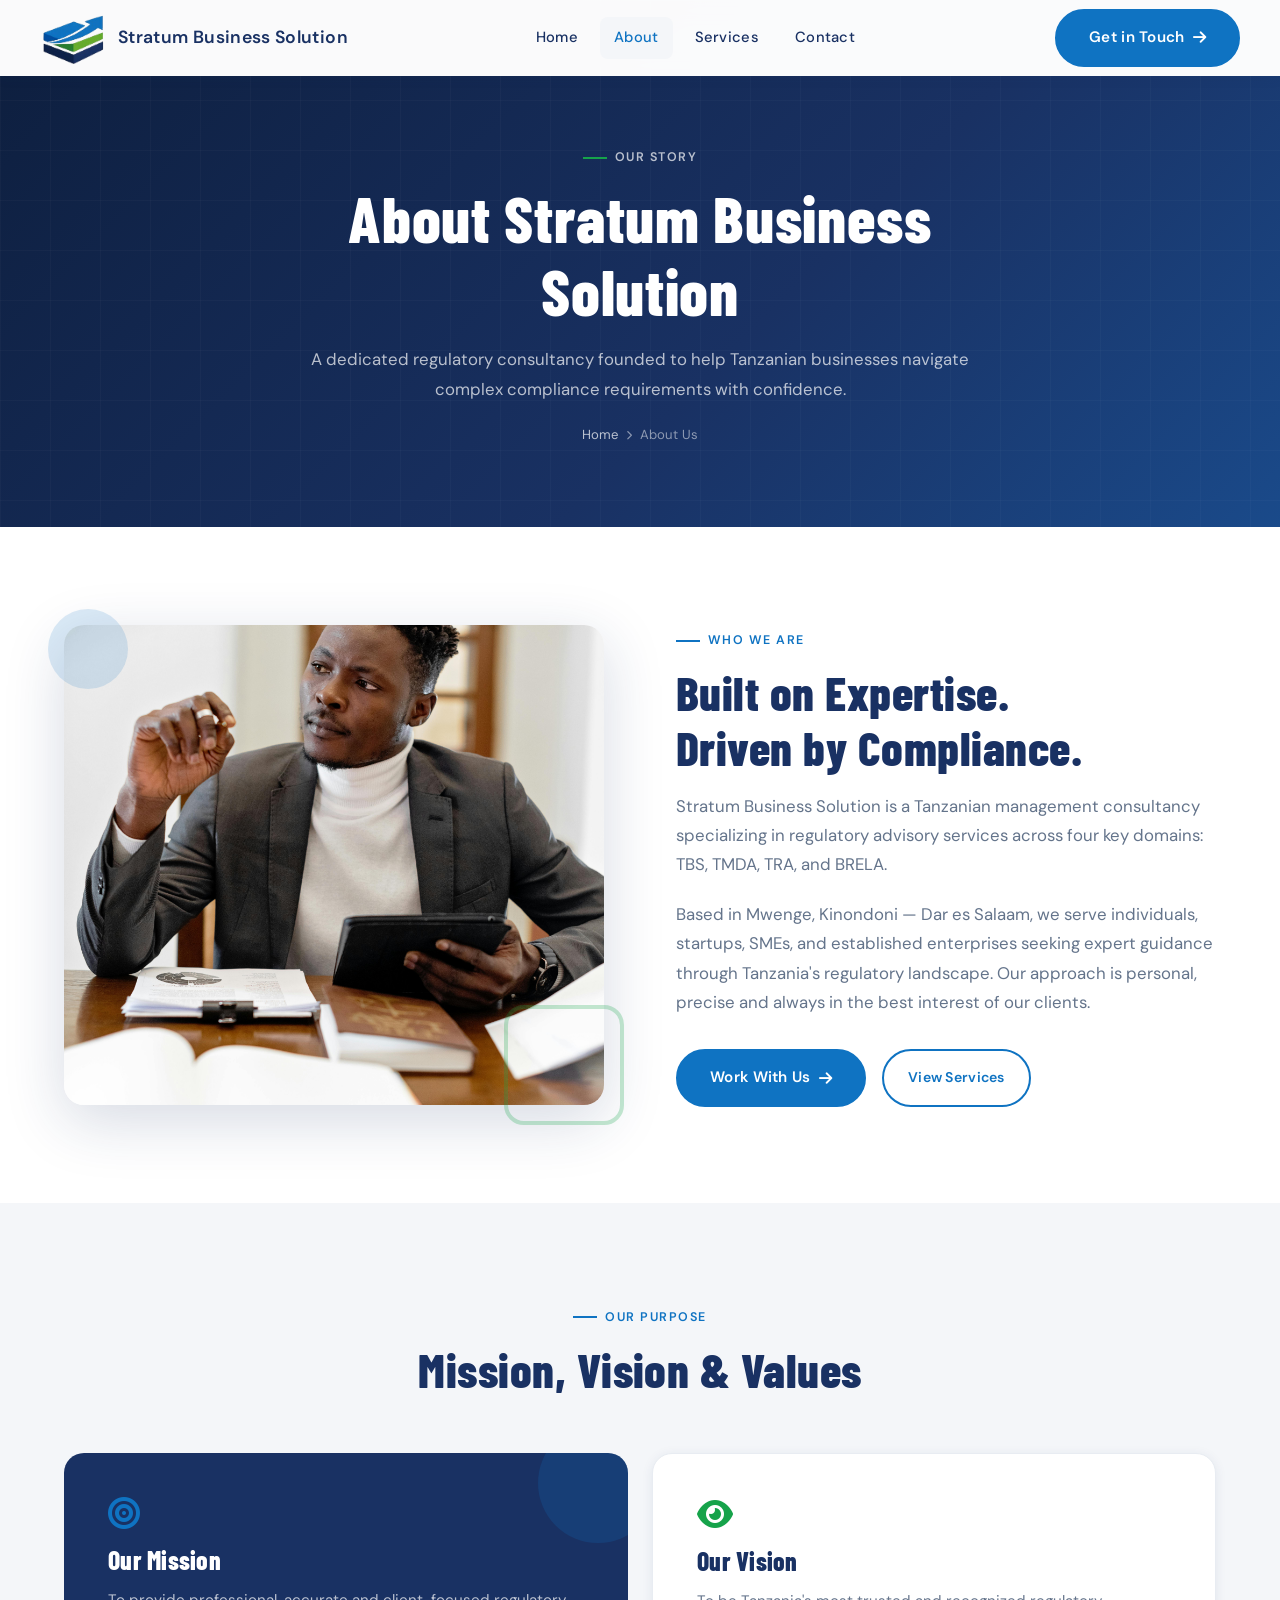
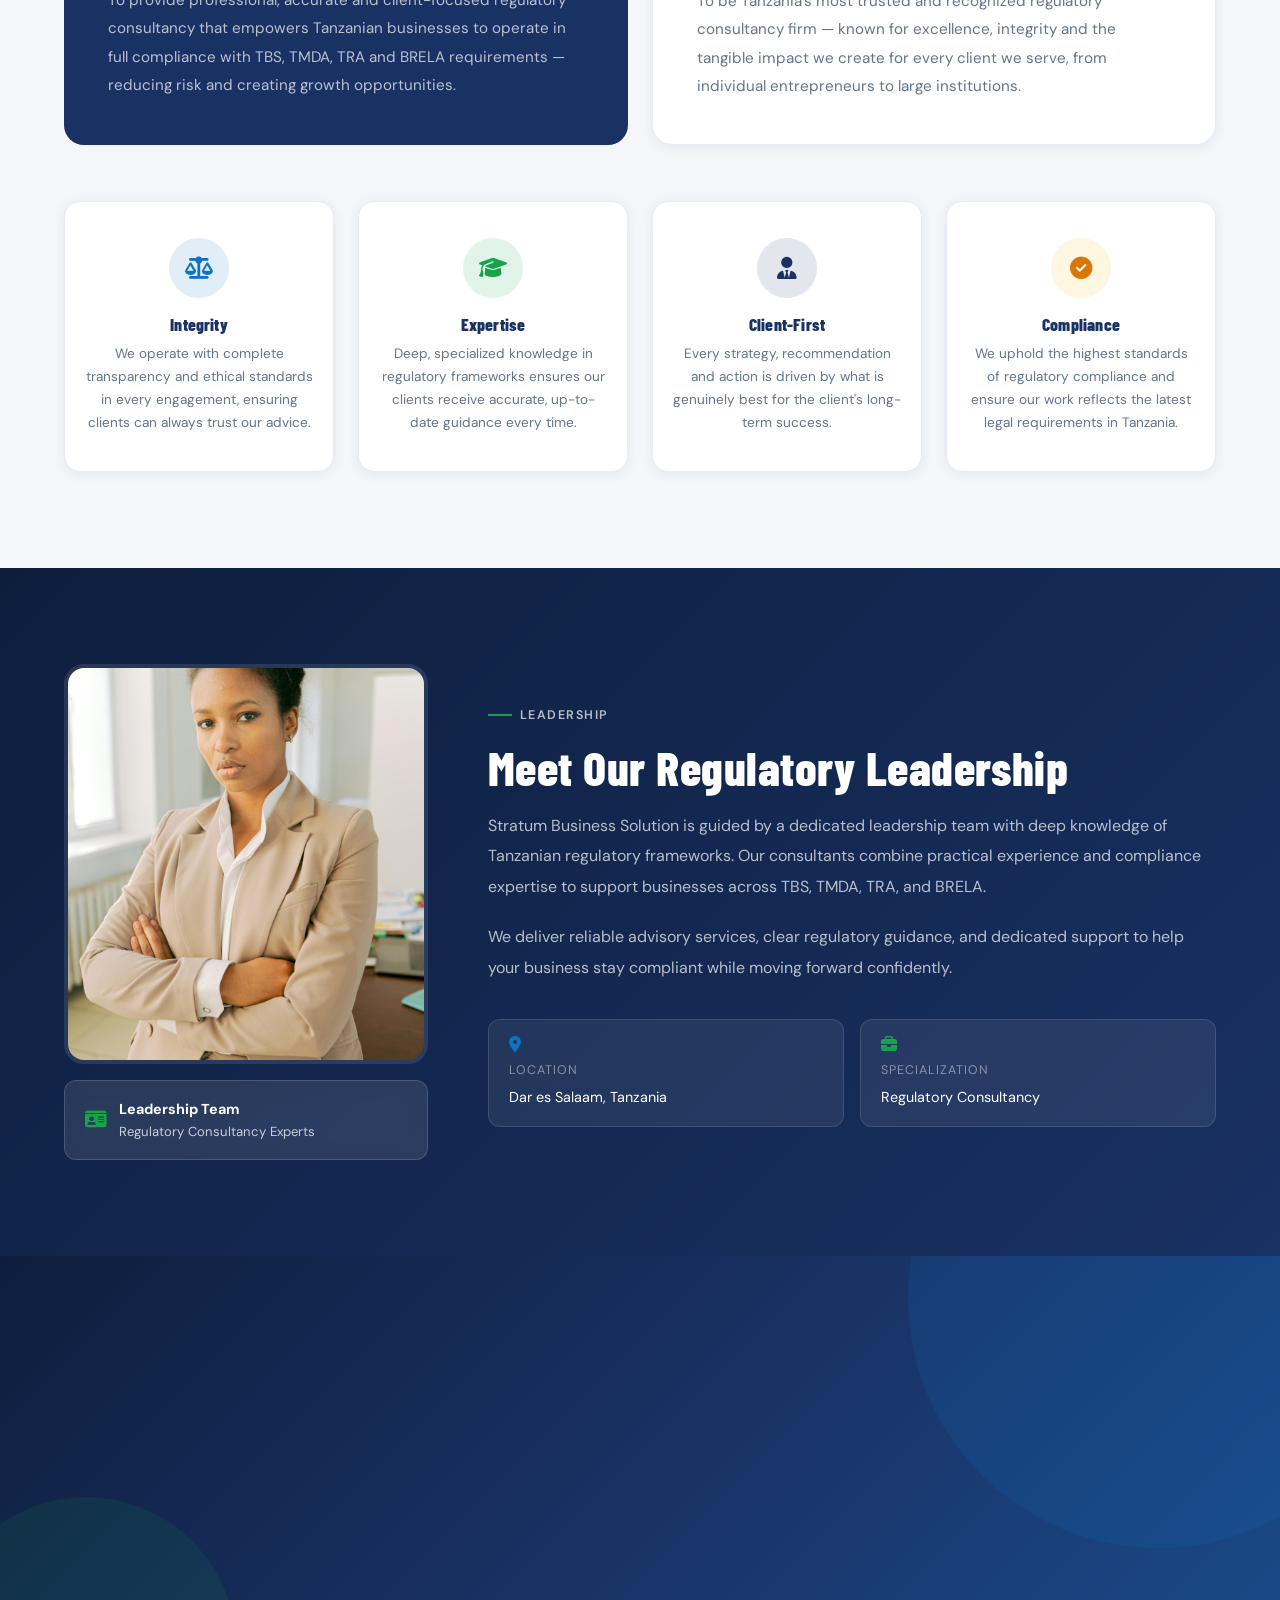
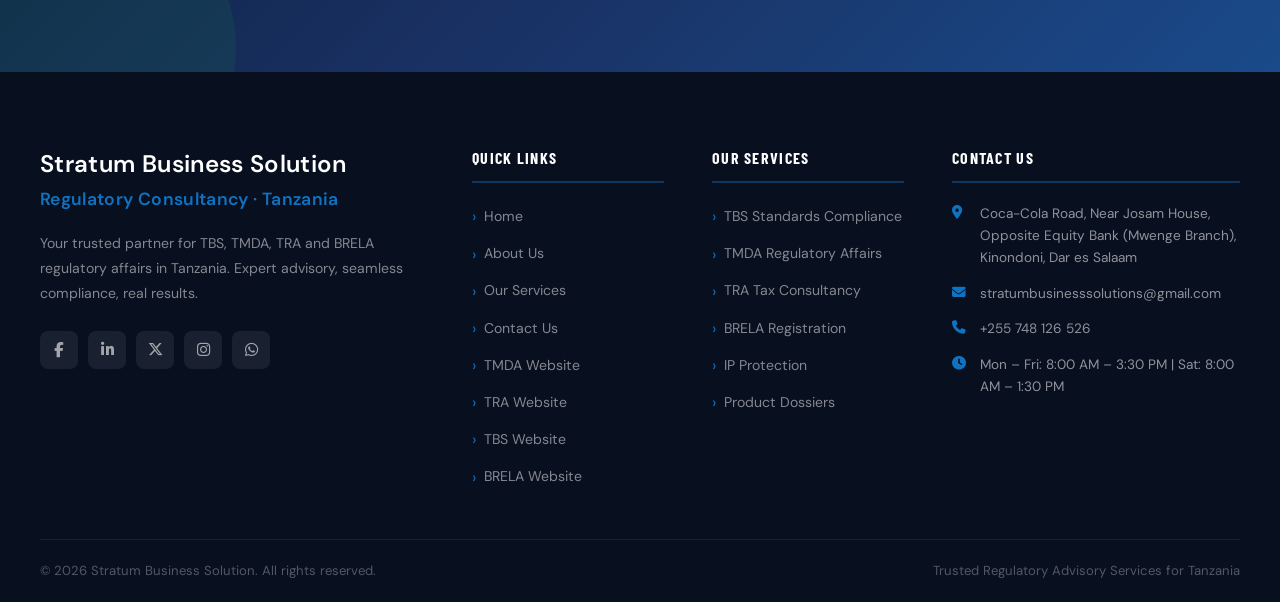
==== about.html @ 2c74b31d "Commit all current workspace changes" ====
﻿<!DOCTYPE html>
<html lang="en">
<head>
  <meta charset="UTF-8" />
  <meta name="viewport" content="width=device-width, initial-scale=1.0" />
  <title>About Us — Stratum Business Solution</title>
  <meta name="description" content="Learn about Stratum Business Solution, a Tanzanian regulatory consultancy delivering expert services in TBS, TMDA, TRA, and BRELA advisory." />
  <link rel="stylesheet" href="style.css" />
  <link rel="stylesheet" href="https://cdnjs.cloudflare.com/ajax/libs/font-awesome/6.5.0/css/all.min.css" />
  <!-- Favicon Links -->
  <link rel="apple-touch-icon" sizes="57x57" href="assets/favicoins/apple-icon-57x57.png">
  <link rel="apple-touch-icon" sizes="60x60" href="assets/favicoins/apple-icon-60x60.png">
  <link rel="apple-touch-icon" sizes="72x72" href="assets/favicoins/apple-icon-72x72.png">
  <link rel="apple-touch-icon" sizes="76x76" href="assets/favicoins/apple-icon-76x76.png">
  <link rel="apple-touch-icon" sizes="114x114" href="assets/favicoins/apple-icon-114x114.png">
  <link rel="apple-touch-icon" sizes="120x120" href="assets/favicoins/apple-icon-120x120.png">
  <link rel="apple-touch-icon" sizes="144x144" href="assets/favicoins/apple-icon-144x144.png">
  <link rel="apple-touch-icon" sizes="152x152" href="assets/favicoins/apple-icon-152x152.png">
  <link rel="apple-touch-icon" sizes="180x180" href="assets/favicoins/apple-icon-180x180.png">
  <link rel="icon" type="image/png" sizes="192x192" href="assets/favicoins/android-icon-192x192.png">
  <link rel="icon" type="image/png" sizes="32x32" href="assets/favicoins/favicon-32x32.png">
  <link rel="icon" type="image/png" sizes="96x96" href="assets/favicoins/favicon-96x96.png">
  <link rel="icon" type="image/png" sizes="16x16" href="assets/favicoins/favicon-16x16.png">
  <link rel="manifest" href="assets/favicoins/manifest.json">
  <meta name="msapplication-TileColor" content="#0f73c2">
  <meta name="theme-color" content="#0f73c2">
</head>
<body>

<!-- NAVBAR -->
<nav class="navbar" id="navbar">
  <div class="nav-inner">
    <a href="index.html" class="nav-logo">
      <img src="assets/images/company_logo.jpg.png" alt="Stratum Business Solution Logo" class="nav-logo-image">
      <span class="nav-logo-text">Stratum Business Solution</span>
    </a>
    <div class="nav-links">
      <a href="index.html" class="nav-link" data-page="index.html">Home</a>
      <a href="about.html" class="nav-link active" data-page="about.html">About</a>
      <a href="services.html" class="nav-link" data-page="services.html">Services</a>
      <a href="contact.html" class="nav-link" data-page="contact.html">Contact</a>
    </div>
    <a href="contact.html" class="btn btn-primary nav-cta">Get in Touch <i class="fas fa-arrow-right"></i></a>
    <button class="mobile-menu-toggle" id="mobileMenuToggle" aria-label="Menu">
      <span></span><span></span><span></span>
    </button>
  </div>
</nav>

<div class="mobile-menu" id="mobileMenu">
  <a href="index.html" class="nav-link">Home</a>
  <a href="about.html" class="nav-link">About</a>
  <a href="services.html" class="nav-link">Services</a>
  <a href="contact.html" class="nav-link">Contact</a>
  <a href="contact.html" class="btn btn-primary">Get in Touch</a>
</div>

<!-- PAGE HERO -->
<section class="page-hero">
  <div class="page-hero-inner">
    <span class="section-label white" style="justify-content:center; margin-bottom:12px;">Our Story</span>
    <h1 class="page-hero-title">About Stratum Business Solution</h1>
    <p class="page-hero-sub">A dedicated regulatory consultancy founded to help Tanzanian businesses navigate complex compliance requirements with confidence.</p>
    <div class="breadcrumb">
      <a href="index.html">Home</a>
      <i class="fas fa-chevron-right"></i>
      <span>About Us</span>
    </div>
  </div>
</section>

<!-- ABOUT INTRO -->
<section class="section-pad">
  <div class="container">
    <div class="about-intro">
      <div class="about-img reveal">
        <img src="assets/images/about/consultant.jpg" alt="Tanzanian consultant" loading="eager" />
        <div class="about-img-accent"></div>
        <div class="about-img-accent2"></div>
      </div>
      <div>
        <span class="section-label reveal">Who We Are</span>
        <h2 class="section-title reveal">Built on Expertise.<br>Driven by Compliance.</h2>
        <p class="section-sub reveal" style="max-width:100%;margin-bottom:20px;">
          Stratum Business Solution is a Tanzanian management consultancy specializing in regulatory advisory services across four key domains: TBS, TMDA, TRA, and BRELA.
        </p>
        <p class="section-sub reveal" style="max-width:100%;margin-bottom:32px;">
          Based in Mwenge, Kinondoni — Dar es Salaam, we serve individuals, startups, SMEs, and established enterprises seeking expert guidance through Tanzania's regulatory landscape. Our approach is personal, precise and always in the best interest of our clients.
        </p>
        <div style="display:flex;gap:16px;flex-wrap:wrap;" class="reveal">
          <a href="contact.html" class="btn btn-primary">Work With Us <i class="fas fa-arrow-right"></i></a>
          <a href="services.html" class="btn btn-ghost">View Services</a>
        </div>
      </div>
    </div>
  </div>
</section>

<!-- MISSION & VISION -->
<section class="section-pad bg-gray">
  <div class="container">
    <div class="text-center reveal" style="margin-bottom:56px;">
      <span class="section-label">Our Purpose</span>
      <h2 class="section-title">Mission, Vision & Values</h2>
    </div>
    <div class="reveal about-mission-grid">
      <div style="background:var(--navy);color:white;padding:44px;border-radius:20px;position:relative;overflow:hidden;">
        <div style="position:absolute;top:-30px;right:-30px;width:120px;height:120px;border-radius:50%;background:rgba(15,115,194,0.2);"></div>
        <i class="fas fa-bullseye" style="font-size:2rem;color:var(--blue);margin-bottom:16px;display:block;position:relative;z-index:1;"></i>
        <h3 style="font-size:1.6rem;color:white;margin-bottom:12px;position:relative;z-index:1;">Our Mission</h3>
        <p style="color:rgba(255,255,255,0.7);line-height:1.85;font-size:0.95rem;position:relative;z-index:1;">To provide professional, accurate and client-focused regulatory consultancy that empowers Tanzanian businesses to operate in full compliance with TBS, TMDA, TRA and BRELA requirements — reducing risk and creating growth opportunities.</p>
      </div>
      <div style="background:white;padding:44px;border-radius:20px;box-shadow:var(--shadow-sm);border:1px solid var(--gray-mid);">
        <i class="fas fa-eye" style="font-size:2rem;color:var(--green);margin-bottom:16px;display:block;"></i>
        <h3 style="font-size:1.6rem;color:var(--navy);margin-bottom:12px;">Our Vision</h3>
        <p style="color:var(--gray-text);line-height:1.85;font-size:0.95rem;">To be Tanzania's most trusted and recognized regulatory consultancy firm — known for excellence, integrity and the tangible impact we create for every client we serve, from individual entrepreneurs to large institutions.</p>
      </div>
    </div>
    <div class="values-grid">
      <div class="value-card reveal">
        <div class="value-icon vi-blue"><i class="fas fa-balance-scale"></i></div>
        <h4 class="value-title">Integrity</h4>
        <p class="value-text">We operate with complete transparency and ethical standards in every engagement, ensuring clients can always trust our advice.</p>
      </div>
      <div class="value-card reveal reveal-delay-1">
        <div class="value-icon vi-green"><i class="fas fa-graduation-cap"></i></div>
        <h4 class="value-title">Expertise</h4>
        <p class="value-text">Deep, specialized knowledge in regulatory frameworks ensures our clients receive accurate, up-to-date guidance every time.</p>
      </div>
      <div class="value-card reveal reveal-delay-2">
        <div class="value-icon vi-navy"><i class="fas fa-user-tie"></i></div>
        <h4 class="value-title">Client-First</h4>
        <p class="value-text">Every strategy, recommendation and action is driven by what is genuinely best for the client's long-term success.</p>
      </div>
      <div class="value-card reveal reveal-delay-3">
        <div class="value-icon vi-gold"><i class="fas fa-check-circle"></i></div>
        <h4 class="value-title">Compliance</h4>
        <p class="value-text">We uphold the highest standards of regulatory compliance and ensure our work reflects the latest legal requirements in Tanzania.</p>
      </div>
    </div>
  </div>
</section>

<!-- LEADERSHIP SECTION -->
<section class="section-pad founder-section">
  <div class="container">
    <div class="founder-grid">
      <div class="founder-img-wrap reveal">
        <img class="founder-img" src="assets/images/about/founder.jpg" alt="Tanzanian professional portrait" loading="eager" />
        <div class="founder-cert">
          <i class="fas fa-id-card"></i>
          <div class="founder-cert-text">
            <strong>Leadership Team</strong>
            Regulatory Consultancy Experts
          </div>
        </div>
      </div>
      <div>
        <span class="section-label white reveal">Leadership</span>
        <h2 class="section-title white reveal">Meet Our Regulatory Leadership</h2>
        <p style="color:rgba(255,255,255,0.7);line-height:1.9;margin-bottom:20px;font-size:1rem;" class="reveal">
          Stratum Business Solution is guided by a dedicated leadership team with deep knowledge of Tanzanian regulatory frameworks. Our consultants combine practical experience and compliance expertise to support businesses across TBS, TMDA, TRA, and BRELA.
        </p>
        <p style="color:rgba(255,255,255,0.7);line-height:1.9;margin-bottom:36px;font-size:1rem;" class="reveal">
          We deliver reliable advisory services, clear regulatory guidance, and dedicated support to help your business stay compliant while moving forward confidently.
        </p>
        <div class="reveal founder-info-grid">
          <div style="background:rgba(255,255,255,0.07);border:1px solid rgba(255,255,255,0.12);border-radius:12px;padding:16px 20px;">
            <i class="fas fa-map-marker-alt" style="color:var(--blue);margin-bottom:8px;display:block;"></i>
            <div style="font-size:0.78rem;color:rgba(255,255,255,0.45);text-transform:uppercase;letter-spacing:0.08em;margin-bottom:4px;">Location</div>
            <div style="color:white;font-size:0.9rem;">Dar es Salaam, Tanzania</div>
          </div>
          <div style="background:rgba(255,255,255,0.07);border:1px solid rgba(255,255,255,0.12);border-radius:12px;padding:16px 20px;">
            <i class="fas fa-briefcase" style="color:var(--green);margin-bottom:8px;display:block;"></i>
            <div style="font-size:0.78rem;color:rgba(255,255,255,0.45);text-transform:uppercase;letter-spacing:0.08em;margin-bottom:4px;">Specialization</div>
            <div style="color:white;font-size:0.9rem;">Regulatory Consultancy</div>
          </div>
        </div>
      </div>
    </div>
  </div>
</section>

<!-- CTA -->
<section class="cta-banner section-pad">
  <div class="container">
    <div class="cta-inner">
      <h2 class="section-title white reveal">Ready to Work With Us?</h2>
      <p class="section-sub white reveal">Get in touch today for a free consultation and let's discuss how Stratum can solve your regulatory challenges.</p>
      <div class="cta-buttons reveal">
        <a href="contact.html" class="btn btn-green">Book a Free Consultation <i class="fas fa-calendar-check"></i></a>
        <a href="services.html" class="btn btn-outline">Explore Services</a>
      </div>
    </div>
  </div>
</section>

<!-- FOOTER -->
<footer class="footer">
  <div class="footer-grid">
    <div>
      <div class="footer-logo nav-logo-text">
        <span class="brand">Stratum Business Solution</span>
        <span class="sub">Regulatory Consultancy · Tanzania</span>
      </div>
      <p class="footer-tagline">Your trusted partner for TBS, TMDA, TRA and BRELA regulatory affairs in Tanzania. Expert advisory, seamless compliance, real results.</p>
      <div class="footer-socials">
        <a href="#" class="footer-social" aria-label="Facebook"><i class="fab fa-facebook-f"></i></a>
        <a href="#" class="footer-social" aria-label="LinkedIn"><i class="fab fa-linkedin-in"></i></a>
        <a href="#" class="footer-social" aria-label="Twitter"><i class="fab fa-x-twitter"></i></a>
        <a href="#" class="footer-social" aria-label="Instagram"><i class="fab fa-instagram"></i></a>
        <a href="#" class="footer-social" aria-label="WhatsApp"><i class="fab fa-whatsapp"></i></a>
      </div>
    </div>
    <div>
      <div class="footer-col-title">Quick Links</div>
      <div class="footer-links">
        <a href="index.html" class="footer-link">Home</a>
        <a href="about.html" class="footer-link">About Us</a>
        <a href="services.html" class="footer-link">Our Services</a>
        <a href="contact.html" class="footer-link">Contact Us</a>
        <a href="https://www.tmda.go.tz/" class="footer-link" target="_blank" rel="noopener noreferrer">TMDA Website</a>
        <a href="https://www.tra.go.tz/" class="footer-link" target="_blank" rel="noopener noreferrer">TRA Website</a>
        <a href="https://www.tbs.go.tz/" class="footer-link" target="_blank" rel="noopener noreferrer">TBS Website</a>
        <a href="https://www.brela.go.tz/" class="footer-link" target="_blank" rel="noopener noreferrer">BRELA Website</a>
      </div>
    </div>
    <div>
      <div class="footer-col-title">Our Services</div>
      <div class="footer-links">
        <a href="services.html#tbs" class="footer-link">TBS Standards Compliance</a>
        <a href="services.html#tmda" class="footer-link">TMDA Regulatory Affairs</a>
        <a href="services.html#tra" class="footer-link">TRA Tax Consultancy</a>
        <a href="services.html#brela" class="footer-link">BRELA Registration</a>
        <a href="services.html#brela" class="footer-link">IP Protection</a>
        <a href="services.html#tmda" class="footer-link">Product Dossiers</a>
      </div>
    </div>
    <div>
      <div class="footer-col-title">Contact Us</div>
      <div class="footer-contact">
        <div class="footer-contact-item">
          <i class="fas fa-map-marker-alt"></i>
          <span>Coca-Cola Road, Near Josam House, Opposite Equity Bank (Mwenge Branch), Kinondoni, Dar es Salaam</span>
        </div>
        <div class="footer-contact-item">
          <i class="fas fa-envelope"></i>
          <span>stratumbusinesssolutions@gmail.com</span>
        </div>
        <div class="footer-contact-item">
          <i class="fas fa-phone"></i>
          <span>+255 748 126 526</span>
        </div>
        <div class="footer-contact-item">
          <i class="fas fa-clock"></i>
          <span>Mon – Fri: 8:00 AM – 3:30 PM | Sat: 8:00 AM – 1:30 PM</span>
        </div>
      </div>
    </div>
  </div>
  <div class="footer-bottom">
    <span>© 2026 Stratum Business Solution. All rights reserved.</span>
    <span>Trusted Regulatory Advisory Services for Tanzania</span>
  </div>
</footer>

<script src="script.js"></script>
</body>
</html>
---- style.css ----
/* ============================================
   STRATUM BUSINESS SOLUTION — Main Stylesheet
   ============================================ */

@import url('https://fonts.googleapis.com/css2?family=Barlow+Condensed:wght@400;600;700;800;900&family=DM+Sans:ital,wght@0,300;0,400;0,500;0,600;1,400&display=swap');

/* ── CSS Variables ── */
:root {
  --blue: #0f73c2;
  --green: #16A34A;
  --navy: #193163;
  --navy-dark: #0d1e3d;
  --white: #ffffff;
  --gray-light: #f4f6f9;
  --gray-mid: #e8ecf2;
  --gray-text: #64748b;
  --shadow-sm: 0 2px 12px rgba(25,49,99,0.08);
  --shadow-md: 0 6px 30px rgba(25,49,99,0.14);
  --shadow-lg: 0 16px 60px rgba(25,49,99,0.18);
  --radius: 12px;
  --transition: all 0.35s cubic-bezier(0.25, 0.46, 0.45, 0.94);
}

/* ── Reset & Base ── */
*, *::before, *::after { box-sizing: border-box; margin: 0; padding: 0; }

html { scroll-behavior: smooth; font-size: 16px; }

body {
  font-family: 'DM Sans', sans-serif;
  color: var(--navy);
  background: var(--white);
  overflow-x: hidden;
  line-height: 1.7;
}

img { max-width: 100%; display: block; }
a { text-decoration: none; color: inherit; }
ul { list-style: none; }

h1, h2, h3, h4 {
  font-family: 'Barlow Condensed', sans-serif;
  font-weight: 800;
  line-height: 1.15;
  letter-spacing: 0.01em;
}

/* ── Utility Classes ── */
.container { max-width: 1200px; margin: 0 auto; padding: 0 24px; }
.section-pad { padding: 96px 0; }
.section-pad-sm { padding: 64px 0; }
.text-blue { color: var(--blue); }
.text-green { color: var(--green); }
.text-navy { color: var(--navy); }
.text-white { color: var(--white); }
.text-center { text-align: center; }
.bg-gray { background: var(--gray-light); }
.bg-navy { background: var(--navy); }
.bg-navy-dark { background: var(--navy-dark); }

/* ── Buttons ── */
.btn {
  display: inline-flex;
  align-items: center;
  gap: 8px;
  padding: 14px 32px;
  border-radius: 50px;
  font-family: 'DM Sans', sans-serif;
  font-weight: 600;
  font-size: 0.95rem;
  cursor: pointer;
  transition: var(--transition);
  border: 2px solid transparent;
  letter-spacing: 0.02em;
}
.btn-primary {
  background: var(--blue);
  color: var(--white);
  border-color: var(--blue);
}
.btn-primary:hover {
  background: #0a5da0;
  border-color: #0a5da0;
  transform: translateY(-2px);
  box-shadow: 0 8px 28px rgba(15,115,194,0.35);
}
.btn-outline {
  background: transparent;
  color: var(--white);
  border-color: rgba(255,255,255,0.7);
}
.btn-outline:hover {
  background: var(--white);
  color: var(--navy);
  border-color: var(--white);
  transform: translateY(-2px);
}
.btn-green {
  background: var(--green);
  color: var(--white);
  border-color: var(--green);
}
.btn-green:hover {
  background: #138a3e;
  transform: translateY(-2px);
  box-shadow: 0 8px 28px rgba(22,163,74,0.35);
}
.btn-ghost {
  background: transparent;
  color: var(--blue);
  border-color: var(--blue);
  padding: 10px 24px;
  font-size: 0.88rem;
}
.btn-ghost:hover {
  background: var(--blue);
  color: var(--white);
  transform: translateY(-2px);
}

/* ── Section Labels ── */
.section-label {
  display: inline-flex;
  align-items: center;
  gap: 8px;
  font-family: 'DM Sans', sans-serif;
  font-weight: 600;
  font-size: 0.78rem;
  letter-spacing: 0.12em;
  text-transform: uppercase;
  color: var(--blue);
  margin-bottom: 14px;
}
.section-label::before {
  content: '';
  display: block;
  width: 24px;
  height: 2px;
  background: var(--blue);
}
.section-label.white { color: rgba(255,255,255,0.7); }
.section-label.white::before { background: var(--green); }

.section-title {
  font-size: clamp(2rem, 4vw, 3rem);
  color: var(--navy);
  margin-bottom: 16px;
}
.section-title.white { color: var(--white); }

.section-sub {
  font-size: 1.05rem;
  color: var(--gray-text);
  max-width: 600px;
  line-height: 1.75;
}
.section-sub.white { color: rgba(255,255,255,0.75); }

/* ══════════════════════════════════════
   NAVIGATION
══════════════════════════════════════ */
.navbar {
  position: fixed;
  top: 0; left: 0; right: 0;
  z-index: 1000;
  padding: 0 24px;
  transition: var(--transition);
  background: rgba(255,255,255,0.98);
  backdrop-filter: blur(12px);
  box-shadow: var(--shadow-sm);
}
.navbar.scrolled {
  background: rgba(255,255,255,0.98);
  backdrop-filter: blur(12px);
  box-shadow: var(--shadow-sm);
}

.nav-inner {
  max-width: 1200px;
  margin: 0 auto;
  display: flex;
  align-items: center;
  justify-content: space-between;
  height: 76px;
}

.nav-logo { display: flex; align-items: center; gap: 12px; cursor: pointer; transition: var(--transition); }
.nav-logo:hover { transform: scale(1.02); }
.nav-logo-image {
  max-height: 52px;
  width: auto;
  object-fit: contain;
  display: block;
}
.nav-logo-text {
  font-weight: 600;
  font-size: 1.1rem;
  color: var(--navy);
  letter-spacing: 0.02em;
}

.nav-links { display: flex; align-items: center; gap: 8px; }
.nav-link {
  font-weight: 500;
  font-size: 0.92rem;
  color: var(--navy);
  padding: 8px 14px;
  border-radius: 8px;
  transition: var(--transition);
  letter-spacing: 0.02em;
}
.nav-link:hover, .nav-link.active {
  color: var(--blue);
  background: var(--gray-light);
}

.nav-cta { margin-left: 12px; }

.mobile-menu-toggle {
  display: none;
  flex-direction: column;
  gap: 5px;
  cursor: pointer;
  padding: 8px;
  background: none;
  border: none;
}
.mobile-menu-toggle span {
  display: block;
  width: 24px;
  height: 2px;
  background: var(--navy);
  border-radius: 2px;
  transition: var(--transition);
}
.navbar.scrolled .mobile-menu-toggle span { background: var(--navy); }

.mobile-menu {
  display: none;
  position: fixed;
  top: 76px; left: 0; right: 0;
  background: white;
  padding: 20px 24px 32px;
  box-shadow: var(--shadow-md);
  z-index: 999;
  border-top: 3px solid var(--blue);
}
.mobile-menu.open { display: block; }
.mobile-menu .nav-link {
  display: block;
  color: var(--navy);
  padding: 12px 0;
  border-bottom: 1px solid var(--gray-mid);
  font-size: 1rem;
}
.mobile-menu .nav-link:last-child { border-bottom: none; }
.mobile-menu .btn { margin-top: 16px; width: 100%; justify-content: center; }

/* ══════════════════════════════════════
   HERO SECTION
══════════════════════════════════════ */
.hero {
  min-height: 100vh;
  position: relative;
  display: flex;
  align-items: center;
  overflow: hidden;
  background: linear-gradient(135deg, var(--navy-dark) 0%, var(--navy) 40%, #1a4a8a 70%, var(--blue) 100%);
}

.hero-bg {
  position: absolute;
  inset: 0;
  background-image: url('https://images.unsplash.com/photo-1497366216548-37526070297c?w=1600&q=80');
  background-size: cover;
  background-position: center;
  opacity: 0.12;
}

.hero-shapes {
  position: absolute;
  inset: 0;
  overflow: hidden;
  pointer-events: none;
}
.hero-shape {
  position: absolute;
  border-radius: 50%;
  opacity: 0.07;
  animation: floatShape 8s ease-in-out infinite;
}
.hero-shape-1 {
  width: 500px; height: 500px;
  background: var(--blue);
  top: -150px; right: -100px;
  animation-delay: 0s;
}
.hero-shape-2 {
  width: 300px; height: 300px;
  background: var(--green);
  bottom: -100px; left: -50px;
  animation-delay: 2s;
}
.hero-shape-3 {
  width: 200px; height: 200px;
  background: var(--white);
  top: 50%; right: 20%;
  animation-delay: 4s;
}
@keyframes floatShape {
  0%, 100% { transform: translateY(0) rotate(0deg); }
  50% { transform: translateY(-30px) rotate(10deg); }
}

/* Grid lines decoration */
.hero-grid {
  position: absolute;
  inset: 0;
  background-image:
    linear-gradient(rgba(255,255,255,0.03) 1px, transparent 1px),
    linear-gradient(90deg, rgba(255,255,255,0.03) 1px, transparent 1px);
  background-size: 60px 60px;
}

.hero-content {
  position: relative;
  z-index: 2;
  max-width: 1200px;
  margin: 0 auto;
  padding: 120px 24px 80px;
  display: grid;
  grid-template-columns: 1fr 1fr;
  gap: 60px;
  align-items: center;
  width: 100%;
}

.hero-badge {
  display: inline-flex;
  align-items: center;
  gap: 8px;
  background: rgba(22,163,74,0.2);
  border: 1px solid rgba(22,163,74,0.4);
  color: #4ade80;
  padding: 6px 16px;
  border-radius: 50px;
  font-size: 0.78rem;
  font-weight: 600;
  letter-spacing: 0.08em;
  text-transform: uppercase;
  margin-bottom: 24px;
}
.hero-badge i { font-size: 0.7rem; }

.hero-title {
  font-size: clamp(2.5rem, 5.5vw, 4.2rem);
  color: var(--white);
  margin-bottom: 20px;
  line-height: 1.08;
}
.hero-title span { color: #60b4f5; }

.hero-subtitle {
  font-size: 1.1rem;
  color: rgba(255,255,255,0.75);
  line-height: 1.8;
  margin-bottom: 36px;
  max-width: 520px;
}

.hero-ctas { display: flex; gap: 16px; flex-wrap: wrap; margin-bottom: 48px; }

.hero-stats {
  display: flex;
  gap: 32px;
  padding-top: 32px;
  border-top: 1px solid rgba(255,255,255,0.12);
}
.hero-stat-num {
  font-family: 'Barlow Condensed', sans-serif;
  font-size: 2rem;
  font-weight: 900;
  color: var(--white);
  display: block;
  line-height: 1;
}
.hero-stat-label {
  font-size: 0.78rem;
  color: rgba(255,255,255,0.55);
  text-transform: uppercase;
  letter-spacing: 0.08em;
  font-weight: 500;
}

.hero-right {
  display: flex;
  flex-direction: column;
  gap: 16px;
}
.hero-card {
  background: rgba(255,255,255,0.07);
  backdrop-filter: blur(10px);
  border: 1px solid rgba(255,255,255,0.12);
  border-radius: var(--radius);
  padding: 20px 24px;
  display: flex;
  align-items: flex-start;
  gap: 16px;
  transition: var(--transition);
  animation: slideInRight 0.6s both;
}
.hero-card:hover {
  background: rgba(255,255,255,0.12);
  transform: translateX(-4px);
}
.hero-card:nth-child(1) { animation-delay: 0.3s; }
.hero-card:nth-child(2) { animation-delay: 0.5s; }
.hero-card:nth-child(3) { animation-delay: 0.7s; }

@keyframes slideInRight {
  from { opacity: 0; transform: translateX(40px); }
  to { opacity: 1; transform: translateX(0); }
}

.hero-card-icon {
  width: 44px;
  height: 44px;
  border-radius: 10px;
  display: flex;
  align-items: center;
  justify-content: center;
  font-size: 1.1rem;
  flex-shrink: 0;
}
.icon-blue { background: rgba(15,115,194,0.3); color: #60b4f5; }
.icon-green { background: rgba(22,163,74,0.3); color: #4ade80; }
.icon-gold { background: rgba(234,179,8,0.3); color: #fbbf24; }

.hero-card-title {
  font-family: 'Barlow Condensed', sans-serif;
  font-weight: 700;
  font-size: 1.05rem;
  color: var(--white);
  letter-spacing: 0.03em;
  margin-bottom: 4px;
}
.hero-card-text {
  font-size: 0.82rem;
  color: rgba(255,255,255,0.6);
  line-height: 1.5;
}

@keyframes heroFadeUp {
  from { opacity: 0; transform: translateY(30px); }
  to { opacity: 1; transform: translateY(0); }
}
.hero-left > * {
  animation: heroFadeUp 0.7s both;
}
.hero-left > *:nth-child(1) { animation-delay: 0.1s; }
.hero-left > *:nth-child(2) { animation-delay: 0.25s; }
.hero-left > *:nth-child(3) { animation-delay: 0.4s; }
.hero-left > *:nth-child(4) { animation-delay: 0.55s; }
.hero-left > *:nth-child(5) { animation-delay: 0.7s; }

/* ══════════════════════════════════════
   CAROUSEL / IMAGE STRIP
══════════════════════════════════════ */
.carousel-section {
  padding: 60px 0 0;
  overflow: hidden;
  background: var(--gray-light);
}
.carousel-track-wrapper {
  overflow: hidden;
  position: relative;
  height: 220px;
}
.carousel-track-wrapper::before,
.carousel-track-wrapper::after {
  content: '';
  position: absolute;
  top: 0; bottom: 0;
  width: 100px;
  z-index: 2;
  pointer-events: none;
}
.carousel-track-wrapper::before {
  left: 0;
  background: linear-gradient(to right, var(--gray-light), transparent);
}
.carousel-track-wrapper::after {
  right: 0;
  background: linear-gradient(to left, var(--gray-light), transparent);
}

.carousel-track {
  display: flex;
  gap: 20px;
  animation: carouselScroll 30s linear infinite;
  width: max-content;
}
.carousel-track:hover { animation-play-state: paused; }

@keyframes carouselScroll {
  0% { transform: translateX(0); }
  100% { transform: translateX(-50%); }
}

.carousel-item {
  width: 320px;
  height: 200px;
  border-radius: var(--radius);
  overflow: hidden;
  flex-shrink: 0;
  position: relative;
}
.carousel-item img {
  width: 100%;
  height: 100%;
  object-fit: cover;
  transition: transform 0.4s ease;
}
.carousel-item:hover img { transform: scale(1.05); }
.carousel-item-overlay {
  position: absolute;
  inset: 0;
  background: linear-gradient(to top, rgba(25,49,99,0.7), transparent);
  opacity: 0;
  transition: var(--transition);
  display: flex;
  align-items: flex-end;
  padding: 16px;
}
.carousel-item:hover .carousel-item-overlay { opacity: 1; }
.carousel-item-label {
  color: white;
  font-family: 'Barlow Condensed', sans-serif;
  font-weight: 700;
  font-size: 1rem;
  letter-spacing: 0.05em;
}

/* ── Stats Strip ── */
.stats-strip {
  background: var(--navy);
  padding: 48px 24px;
  margin-top: 0;
}
.stats-grid {
  max-width: 1000px;
  margin: 0 auto;
  display: grid;
  grid-template-columns: repeat(4, 1fr);
  gap: 24px;
  text-align: center;
}
.stat-item { padding: 16px; }
.stat-icon {
  font-size: 1.8rem;
  color: var(--green);
  margin-bottom: 12px;
}
.stat-num {
  font-family: 'Barlow Condensed', sans-serif;
  font-size: 2.6rem;
  font-weight: 900;
  color: var(--white);
  display: block;
  line-height: 1;
  margin-bottom: 6px;
}
.stat-label {
  font-size: 0.82rem;
  color: rgba(255,255,255,0.55);
  text-transform: uppercase;
  letter-spacing: 0.1em;
  font-weight: 500;
}

/* ══════════════════════════════════════
   SERVICES SECTION
══════════════════════════════════════ */
.services-grid {
  display: grid;
  grid-template-columns: repeat(3, 1fr);
  gap: 28px;
  margin-top: 56px;
}

.services-carousel {
  position: relative;
  margin-top: 56px;
}

.services-nav {
  position: absolute;
  top: -8px;
  right: 0;
  display: flex;
  gap: 10px;
  z-index: 1;
}

.carousel-btn {
  width: 44px;
  height: 44px;
  border-radius: 50%;
  border: 1px solid rgba(15,115,194,0.18);
  background: var(--white);
  color: var(--blue);
  display: inline-flex;
  align-items: center;
  justify-content: center;
  cursor: pointer;
  transition: var(--transition);
}

.carousel-btn:hover {
  background: var(--blue);
  color: var(--white);
  transform: translateY(-2px);
}

.services-track {
  display: flex;
  gap: 28px;
  overflow-x: auto;
  scroll-snap-type: x mandatory;
  scroll-behavior: smooth;
  padding-bottom: 12px;
}

.services-track::-webkit-scrollbar {
  height: 10px;
}

.services-track::-webkit-scrollbar-thumb {
  background: rgba(15,115,194,0.25);
  border-radius: 999px;
}

.services-track::-webkit-scrollbar-track {
  background: transparent;
}

.services-track .service-card {
  min-width: 320px;
  flex: 0 0 320px;
  scroll-snap-align: start;
}

.service-card {
  background: var(--white);
  border-radius: 16px;
  padding: 36px 30px;
  box-shadow: var(--shadow-sm);
  border: 1px solid var(--gray-mid);
  border-left: 5px solid var(--blue);
  transition: var(--transition);
  position: relative;
  overflow: hidden;
}
.service-card::after {
  content: '';
  position: absolute;
  bottom: 0; right: 0;
  width: 120px; height: 120px;
  border-radius: 50%;
  background: var(--gray-light);
  transform: translate(40px, 40px);
  transition: var(--transition);
}
.service-card:hover {
  transform: translateY(-8px);
  box-shadow: var(--shadow-lg);
  border-left-color: var(--green);
}
.service-card:hover::after {
  background: rgba(15,115,194,0.06);
  transform: translate(20px, 20px) scale(1.2);
}

.service-icon {
  width: 64px;
  height: 64px;
  background: linear-gradient(135deg, rgba(15,115,194,0.12), rgba(25,49,99,0.08));
  border-radius: 16px;
  display: flex;
  align-items: center;
  justify-content: center;
  font-size: 1.5rem;
  color: var(--blue);
  margin-bottom: 20px;
  transition: var(--transition);
}
.service-card:hover .service-icon {
  background: var(--blue);
  color: var(--white);
  transform: rotate(-5deg) scale(1.1);
}

.service-title {
  font-size: 1.35rem;
  color: var(--navy);
  margin-bottom: 12px;
}
.service-desc {
  font-size: 0.92rem;
  color: var(--gray-text);
  line-height: 1.75;
  margin-bottom: 24px;
}
.service-tags {
  display: flex;
  flex-wrap: wrap;
  gap: 6px;
  margin-bottom: 24px;
}
.service-tag {
  background: var(--gray-light);
  color: var(--navy);
  font-size: 0.72rem;
  font-weight: 600;
  padding: 4px 10px;
  border-radius: 50px;
  letter-spacing: 0.04em;
}

/* ══════════════════════════════════════
   WHY CHOOSE US
══════════════════════════════════════ */
.why-grid {
  display: grid;
  grid-template-columns: 1fr 1fr;
  gap: 80px;
  align-items: center;
}
.why-image {
  position: relative;
}
.why-image img {
  width: 100%;
  height: 500px;
  object-fit: cover;
  border-radius: 20px;
  box-shadow: var(--shadow-lg);
}
.why-image-badge {
  position: absolute;
  bottom: -20px;
  right: -20px;
  background: var(--blue);
  color: white;
  padding: 20px 24px;
  border-radius: 14px;
  box-shadow: var(--shadow-md);
  text-align: center;
}
.why-image-badge-num {
  font-family: 'Barlow Condensed', sans-serif;
  font-size: 2.4rem;
  font-weight: 900;
  display: block;
  line-height: 1;
}
.why-image-badge-text {
  font-size: 0.72rem;
  text-transform: uppercase;
  letter-spacing: 0.08em;
  opacity: 0.85;
}

.why-list { margin-top: 32px; display: flex; flex-direction: column; gap: 20px; }
.why-item {
  display: flex;
  align-items: flex-start;
  gap: 16px;
  padding: 20px;
  background: var(--white);
  border-radius: 12px;
  box-shadow: var(--shadow-sm);
  border: 1px solid var(--gray-mid);
  transition: var(--transition);
}
.why-item:hover {
  box-shadow: var(--shadow-md);
  transform: translateX(4px);
  border-left: 3px solid var(--green);
}
.why-item-icon {
  width: 40px;
  height: 40px;
  background: rgba(22,163,74,0.1);
  color: var(--green);
  border-radius: 10px;
  display: flex;
  align-items: center;
  justify-content: center;
  flex-shrink: 0;
  font-size: 1rem;
}
.why-item-title {
  font-family: 'Barlow Condensed', sans-serif;
  font-size: 1.05rem;
  font-weight: 700;
  color: var(--navy);
  margin-bottom: 2px;
}
.why-item-text {
  font-size: 0.85rem;
  color: var(--gray-text);
  line-height: 1.6;
}

/* ══════════════════════════════════════
   TESTIMONIALS
══════════════════════════════════════ */
.testimonials-grid {
  display: grid;
  grid-template-columns: repeat(3, 1fr);
  gap: 28px;
  margin-top: 56px;
}
.testimonials-carousel {
  position: relative;
  margin-top: 56px;
}

.testimonials-nav {
  position: absolute;
  top: -8px;
  right: 0;
  display: flex;
  gap: 10px;
  z-index: 1;
}

.testimonials-track {
  display: flex;
  gap: 28px;
  overflow-x: auto;
  scroll-snap-type: x mandatory;
  scroll-behavior: smooth;
  padding-bottom: 12px;
}

.testimonials-track::-webkit-scrollbar {
  height: 10px;
}

.testimonials-track::-webkit-scrollbar-thumb {
  background: rgba(15,115,194,0.25);
  border-radius: 999px;
}

.testimonials-track::-webkit-scrollbar-track {
  background: transparent;
}

.testimonials-track .testimonial-card {
  min-width: 320px;
  flex: 0 0 320px;
  scroll-snap-align: start;
}

.testimonial-card {
  background: var(--white);
  border-radius: 16px;
  padding: 32px;
  box-shadow: var(--shadow-sm);
  border: 1px solid var(--gray-mid);
  position: relative;
  transition: var(--transition);
}
.testimonial-card:hover {
  transform: translateY(-6px);
  box-shadow: var(--shadow-md);
}
.testimonial-quote {
  font-size: 3rem;
  color: var(--blue);
  opacity: 0.15;
  font-family: Georgia, serif;
  line-height: 0.5;
  margin-bottom: 16px;
  display: block;
}
.testimonial-text {
  font-size: 0.92rem;
  color: var(--gray-text);
  line-height: 1.8;
  font-style: italic;
  margin-bottom: 24px;
}
.testimonial-stars {
  color: #f59e0b;
  font-size: 0.85rem;
  margin-bottom: 16px;
  letter-spacing: 2px;
}
.testimonial-author {
  display: flex;
  align-items: center;
  gap: 12px;
  padding-top: 16px;
  border-top: 1px solid var(--gray-mid);
}
.testimonial-avatar {
  width: 44px;
  height: 44px;
  border-radius: 50%;
  display: flex;
  align-items: center;
  justify-content: center;
  font-family: 'Barlow Condensed', sans-serif;
  font-weight: 800;
  font-size: 1.1rem;
  color: white;
  flex-shrink: 0;
}
.av-blue { background: linear-gradient(135deg, var(--blue), var(--navy)); }
.av-green { background: linear-gradient(135deg, var(--green), #0d4f2a); }
.av-navy { background: linear-gradient(135deg, var(--navy), #4a6fa5); }

.testimonial-name {
  font-weight: 600;
  font-size: 0.92rem;
  color: var(--navy);
  display: block;
}
.testimonial-role {
  font-size: 0.78rem;
  color: var(--gray-text);
}

/* ══════════════════════════════════════
   CTA BANNER
══════════════════════════════════════ */
.cta-banner {
  background: linear-gradient(135deg, var(--navy-dark), var(--navy), #1a4a8a);
  position: relative;
  overflow: hidden;
}
.cta-banner::before {
  content: '';
  position: absolute;
  top: -50%;
  right: -10%;
  width: 500px;
  height: 500px;
  border-radius: 50%;
  background: rgba(15,115,194,0.15);
}
.cta-banner::after {
  content: '';
  position: absolute;
  bottom: -30%;
  left: -5%;
  width: 300px;
  height: 300px;
  border-radius: 50%;
  background: rgba(22,163,74,0.1);
}
.cta-inner {
  position: relative;
  z-index: 1;
  text-align: center;
  max-width: 680px;
  margin: 0 auto;
}
.cta-inner .section-title { font-size: clamp(2rem, 4vw, 3rem); margin-bottom: 16px; }
.cta-inner .section-sub { margin: 0 auto 36px; }
.cta-buttons { display: flex; gap: 16px; justify-content: center; flex-wrap: wrap; }

/* ══════════════════════════════════════
   FOOTER
══════════════════════════════════════ */
.footer {
  background: #080f1f;
  color: rgba(255,255,255,0.75);
  padding: 72px 24px 0;
}
.footer-grid {
  max-width: 1200px;
  margin: 0 auto;
  display: grid;
  grid-template-columns: 2fr 1fr 1fr 1.5fr;
  gap: 48px;
  padding-bottom: 48px;
}
.footer-logo { margin-bottom: 16px; }
.footer-logo .brand { color: var(--white); font-size: 1.5rem; }
.footer-logo .sub { color: var(--blue); }
.footer-tagline {
  font-size: 0.88rem;
  line-height: 1.8;
  color: rgba(255,255,255,0.5);
  margin-bottom: 24px;
}
.footer-socials { display: flex; gap: 10px; }
.footer-social {
  width: 38px;
  height: 38px;
  border-radius: 8px;
  background: rgba(255,255,255,0.07);
  display: flex;
  align-items: center;
  justify-content: center;
  color: rgba(255,255,255,0.6);
  font-size: 0.95rem;
  transition: var(--transition);
}
.footer-social:hover {
  background: var(--blue);
  color: white;
  transform: translateY(-2px);
}

.footer-col-title {
  font-family: 'Barlow Condensed', sans-serif;
  font-weight: 700;
  font-size: 1rem;
  letter-spacing: 0.08em;
  text-transform: uppercase;
  color: var(--white);
  margin-bottom: 20px;
  padding-bottom: 10px;
  border-bottom: 2px solid rgba(15,115,194,0.4);
}
.footer-links { display: flex; flex-direction: column; gap: 10px; }
.footer-link {
  font-size: 0.88rem;
  color: rgba(255,255,255,0.5);
  transition: var(--transition);
  display: flex;
  align-items: center;
  gap: 8px;
}
.footer-link:hover { color: var(--blue); padding-left: 4px; }
.footer-link::before {
  content: '›';
  color: var(--blue);
  font-size: 1rem;
}

.footer-contact { display: flex; flex-direction: column; gap: 14px; }
.footer-contact-item {
  display: flex;
  align-items: flex-start;
  gap: 12px;
  font-size: 0.85rem;
}
.footer-contact-item i {
  color: var(--blue);
  margin-top: 3px;
  flex-shrink: 0;
  width: 16px;
}
.footer-contact-item span { color: rgba(255,255,255,0.55); line-height: 1.6; }

.footer-bottom {
  max-width: 1200px;
  margin: 0 auto;
  padding: 20px 0;
  border-top: 1px solid rgba(255,255,255,0.07);
  display: flex;
  justify-content: space-between;
  align-items: center;
  font-size: 0.82rem;
  color: rgba(255,255,255,0.3);
  flex-wrap: wrap;
  gap: 8px;
}
.footer-bottom a { color: var(--blue); }

.about-mission-grid,
.founder-info-grid,
.service-overview-grid,
.contact-quick-grid {
  display: grid;
  gap: 24px;
}
.about-mission-grid { grid-template-columns: 1fr 1fr; margin-bottom: 56px; }
.founder-info-grid { grid-template-columns: 1fr 1fr; gap: 16px; }
.service-overview-grid { grid-template-columns: repeat(4, 1fr); gap: 20px; }
.contact-quick-grid { grid-template-columns: repeat(3, 1fr); gap: 24px; }
.service-overview-card,
.contact-quick-card {
  background: white;
  border-radius: 14px;
  transition: var(--transition);
  text-decoration: none;
  color: inherit;
}
.service-overview-card {
  padding: 24px 20px;
  display: flex;
  align-items: center;
  gap: 16px;
  box-shadow: var(--shadow-sm);
  border: 1px solid var(--gray-mid);
}
.service-overview-card:hover,
.contact-quick-card:hover {
  transform: translateY(-3px);
  box-shadow: var(--shadow-md);
}
.contact-quick-card {
  padding: 28px 24px;
  text-align: center;
  box-shadow: var(--shadow-sm);
  border: 1px solid var(--gray-mid);
}

@media (max-width: 1024px) {
  .service-overview-grid { grid-template-columns: 1fr 1fr; }
  .about-mission-grid { grid-template-columns: 1fr; }
  .founder-info-grid { grid-template-columns: 1fr; }
  .contact-quick-grid { grid-template-columns: 1fr; }
}

@media (max-width: 768px) {
  .service-overview-grid { grid-template-columns: 1fr; }
  .service-overview-card { padding: 20px 16px; gap: 12px; }
  .contact-quick-card { padding: 24px 18px; }
}

@media (max-width: 480px) {
  .service-overview-card { padding: 18px 14px; }
  .contact-quick-card { padding: 20px 16px; }
}

/* ══════════════════════════════════════
   PAGE HERO (inner pages)
══════════════════════════════════════ */
.page-hero {
  padding: 140px 24px 80px;
  background: linear-gradient(135deg, var(--navy-dark) 0%, var(--navy) 60%, #1a4a8a 100%);
  position: relative;
  overflow: hidden;
  text-align: center;
}
.page-hero::before {
  content: '';
  position: absolute;
  inset: 0;
  background-image:
    linear-gradient(rgba(255,255,255,0.025) 1px, transparent 1px),
    linear-gradient(90deg, rgba(255,255,255,0.025) 1px, transparent 1px);
  background-size: 50px 50px;
}
.page-hero-inner { position: relative; z-index: 1; max-width: 700px; margin: 0 auto; }
.page-hero-title {
  font-size: clamp(2.5rem, 5vw, 4rem);
  color: var(--white);
  margin-bottom: 16px;
}
.page-hero-sub {
  font-size: 1.05rem;
  color: rgba(255,255,255,0.7);
  line-height: 1.8;
  margin-bottom: 16px;
}
.breadcrumb {
  display: flex;
  justify-content: center;
  align-items: center;
  gap: 8px;
  font-size: 0.82rem;
  color: rgba(255,255,255,0.5);
  margin-top: 20px;
}
.breadcrumb a { color: rgba(255,255,255,0.7); }
.breadcrumb a:hover { color: var(--white); }
.breadcrumb i { font-size: 0.6rem; }

/* ══════════════════════════════════════
   ABOUT PAGE
══════════════════════════════════════ */
.about-intro { display: grid; grid-template-columns: 1fr 1fr; gap: 72px; align-items: center; }
.about-img {
  position: relative;
}
.about-img img {
  width: 100%;
  height: 480px;
  object-fit: cover;
  border-radius: 20px;
  box-shadow: var(--shadow-lg);
}
.about-img-accent {
  position: absolute;
  top: -16px;
  left: -16px;
  width: 80px;
  height: 80px;
  border-radius: 50%;
  background: var(--blue);
  opacity: 0.15;
}
.about-img-accent2 {
  position: absolute;
  bottom: -20px;
  right: -20px;
  width: 120px;
  height: 120px;
  border: 4px solid var(--green);
  border-radius: 20px;
  opacity: 0.25;
}
.brela-badge {
  position: absolute;
  top: 20px;
  right: -20px;
  background: var(--green);
  color: white;
  padding: 12px 18px;
  border-radius: 10px;
  box-shadow: var(--shadow-md);
  font-size: 0.78rem;
  font-weight: 600;
  text-align: center;
}

.values-grid {
  display: grid;
  grid-template-columns: repeat(4, 1fr);
  gap: 24px;
  margin-top: 56px;
}
.value-card {
  text-align: center;
  padding: 36px 20px;
  background: var(--white);
  border-radius: 16px;
  box-shadow: var(--shadow-sm);
  border: 1px solid var(--gray-mid);
  transition: var(--transition);
}
.value-card:hover {
  transform: translateY(-6px);
  box-shadow: var(--shadow-md);
  border-top: 4px solid var(--blue);
}
.value-icon {
  width: 60px;
  height: 60px;
  border-radius: 50%;
  display: flex;
  align-items: center;
  justify-content: center;
  font-size: 1.4rem;
  margin: 0 auto 16px;
}
.vi-blue { background: rgba(15,115,194,0.12); color: var(--blue); }
.vi-green { background: rgba(22,163,74,0.12); color: var(--green); }
.vi-navy { background: rgba(25,49,99,0.12); color: var(--navy); }
.vi-gold { background: rgba(234,179,8,0.12); color: #d97706; }
.value-title {
  font-size: 1.1rem;
  color: var(--navy);
  margin-bottom: 8px;
}
.value-text { font-size: 0.85rem; color: var(--gray-text); line-height: 1.7; }

.founder-section {
  background: linear-gradient(135deg, var(--navy-dark), var(--navy));
}
.founder-grid { display: grid; grid-template-columns: 1fr 2fr; gap: 60px; align-items: center; }
.founder-img-wrap { position: relative; }
.founder-img {
  width: 100%;
  height: 400px;
  object-fit: cover;
  border-radius: 20px;
  border: 4px solid rgba(255,255,255,0.1);
}
.founder-cert {
  background: rgba(255,255,255,0.1);
  backdrop-filter: blur(10px);
  border: 1px solid rgba(255,255,255,0.15);
  border-radius: 12px;
  padding: 16px 20px;
  margin-top: 16px;
  display: flex;
  align-items: center;
  gap: 12px;
}
.founder-cert i { color: var(--green); font-size: 1.2rem; }
.founder-cert-text { font-size: 0.82rem; color: rgba(255,255,255,0.75); }
.founder-cert-text strong { color: white; display: block; font-size: 0.9rem; }

/* ══════════════════════════════════════
   SERVICES PAGE
══════════════════════════════════════ */
.service-detail {
  display: grid;
  grid-template-columns: 1fr 320px;
  gap: 48px;
  align-items: start;
  padding: 72px 0;
  border-bottom: 1px solid var(--gray-mid);
}
.service-detail:last-child { border-bottom: none; }
.service-detail.reverse { direction: rtl; }
.service-detail.reverse > * { direction: ltr; }

.service-detail-header {
  display: flex;
  align-items: flex-start;
  gap: 20px;
  margin-bottom: 28px;
}
.service-detail-icon {
  width: 72px;
  height: 72px;
  border-radius: 18px;
  display: flex;
  align-items: center;
  justify-content: center;
  font-size: 1.8rem;
  flex-shrink: 0;
  background: linear-gradient(135deg, rgba(15,115,194,0.15), rgba(25,49,99,0.1));
  color: var(--blue);
}
.sdi-blue, .sdi-green, .sdi-navy { background: linear-gradient(135deg, rgba(15,115,194,0.15), rgba(25,49,99,0.1)); color: var(--blue); }

.service-detail-title { font-size: 2rem; color: var(--navy); margin-bottom: 6px; }
.service-detail-cat {
  font-size: 0.75rem;
  font-weight: 600;
  letter-spacing: 0.1em;
  text-transform: uppercase;
  color: var(--blue);
  background: rgba(15,115,194,0.08);
  padding: 3px 10px;
  border-radius: 50px;
}
.service-detail-desc {
  font-size: 1rem;
  color: var(--gray-text);
  line-height: 1.85;
  margin-bottom: 28px;
}
.service-bullet-list { display: flex; flex-direction: column; gap: 12px; }
.service-bullet {
  display: flex;
  align-items: flex-start;
  gap: 12px;
  font-size: 0.92rem;
  color: var(--navy);
  line-height: 1.6;
}
.service-bullet i {
  color: var(--blue);
  font-size: 0.8rem;
  margin-top: 4px;
  flex-shrink: 0;
}
.service-sidebar-title i {
  color: #93c5fd;
  margin-right: 8px;
}

.service-sidebar {
  background: linear-gradient(160deg, var(--navy-dark), var(--navy));
  border-radius: 16px;
  padding: 32px;
  color: white;
  position: sticky;
  top: 100px;
}
.service-sidebar-title {
  font-family: 'Barlow Condensed', sans-serif;
  font-weight: 700;
  font-size: 1.2rem;
  margin-bottom: 20px;
  color: white;
}
.service-sidebar p { font-size: 0.88rem; color: rgba(255,255,255,0.65); line-height: 1.7; margin-bottom: 20px; }
.service-sidebar .btn { width: 100%; justify-content: center; }

/* ══════════════════════════════════════
   CONTACT PAGE
══════════════════════════════════════ */
.contact-grid {
  display: grid;
  grid-template-columns: 1fr 1.5fr;
  gap: 60px;
  align-items: start;
}
.contact-info-card {
  background: linear-gradient(160deg, var(--navy-dark), var(--navy));
  border-radius: 20px;
  padding: 44px 36px;
  color: white;
  position: sticky;
  top: 100px;
}
.contact-info-title {
  font-size: 1.8rem;
  color: white;
  margin-bottom: 8px;
}
.contact-info-sub {
  font-size: 0.88rem;
  color: rgba(255,255,255,0.55);
  line-height: 1.7;
  margin-bottom: 36px;
}
.contact-details { display: flex; flex-direction: column; gap: 24px; margin-bottom: 36px; }
.contact-detail-item { display: flex; gap: 16px; align-items: flex-start; }
.contact-detail-icon {
  width: 44px;
  height: 44px;
  border-radius: 12px;
  background: rgba(255,255,255,0.1);
  display: flex;
  align-items: center;
  justify-content: center;
  color: var(--blue);
  font-size: 1rem;
  flex-shrink: 0;
}
.contact-detail-label {
  font-size: 0.72rem;
  text-transform: uppercase;
  letter-spacing: 0.1em;
  color: rgba(255,255,255,0.4);
  font-weight: 600;
  margin-bottom: 4px;
}
.contact-detail-value {
  font-size: 0.92rem;
  color: rgba(255,255,255,0.85);
  line-height: 1.6;
}

.contact-form-card {
  background: var(--white);
  border-radius: 20px;
  padding: 48px 44px;
  box-shadow: var(--shadow-md);
  border: 1px solid var(--gray-mid);
}
.contact-form-title { font-size: 1.8rem; color: var(--navy); margin-bottom: 8px; }
.contact-form-sub { font-size: 0.9rem; color: var(--gray-text); margin-bottom: 32px; }

.form-row { display: grid; grid-template-columns: 1fr 1fr; gap: 20px; }
.form-group { margin-bottom: 20px; }
.form-label {
  display: block;
  font-size: 0.82rem;
  font-weight: 600;
  color: var(--navy);
  margin-bottom: 8px;
  letter-spacing: 0.03em;
}
.form-input,
.form-select,
.form-textarea {
  width: 100%;
  padding: 13px 16px;
  border: 2px solid var(--gray-mid);
  border-radius: 10px;
  font-family: 'DM Sans', sans-serif;
  font-size: 0.92rem;
  color: var(--navy);
  background: var(--gray-light);
  transition: var(--transition);
  outline: none;
  resize: vertical;
}
.form-input:focus,
.form-select:focus,
.form-textarea:focus {
  border-color: var(--blue);
  background: var(--white);
  box-shadow: 0 0 0 3px rgba(15,115,194,0.1);
}
.form-textarea { min-height: 130px; }

.map-section { padding: 0 0 96px; }
.map-container {
  border-radius: 16px;
  overflow: hidden;
  box-shadow: var(--shadow-md);
  height: 380px;
  background: var(--gray-light);
  display: flex;
  align-items: center;
  justify-content: center;
  border: 1px solid var(--gray-mid);
  position: relative;
}
.map-placeholder {
  text-align: center;
  color: var(--gray-text);
}
.map-placeholder i {
  font-size: 3rem;
  color: var(--blue);
  display: block;
  margin-bottom: 12px;
}
.map-placeholder p { font-size: 1rem; color: var(--navy); font-weight: 600; margin-bottom: 4px; }
.map-placeholder span { font-size: 0.85rem; }

/* ══════════════════════════════════════
   SCROLL ANIMATIONS
══════════════════════════════════════ */
.reveal {
  opacity: 0;
  transform: translateY(30px);
  transition: opacity 0.7s ease, transform 0.7s ease;
}
.reveal.visible {
  opacity: 1;
  transform: translateY(0);
}
.reveal-delay-1 { transition-delay: 0.1s; }
.reveal-delay-2 { transition-delay: 0.2s; }
.reveal-delay-3 { transition-delay: 0.3s; }
.reveal-delay-4 { transition-delay: 0.4s; }

/* ══════════════════════════════════════
   RESPONSIVE
══════════════════════════════════════ */

/* Large devices (1200px and up) - Default styles */
@media (max-width: 1024px) {
  .hero-content { grid-template-columns: 1fr; gap: 48px; padding: 100px 24px 60px; }
  .hero-right { display: none; }
  .services-grid { grid-template-columns: 1fr 1fr; }
  .why-grid { grid-template-columns: 1fr; gap: 48px; }
  .why-image { display: none; }
  .testimonials-grid { grid-template-columns: 1fr 1fr; }
  .footer-grid { grid-template-columns: 1fr 1fr; gap: 36px; }
  .values-grid { grid-template-columns: 1fr 1fr; }
  .about-intro { grid-template-columns: 1fr; gap: 40px; }
  .about-img { display: none; }
  .founder-grid { grid-template-columns: 1fr; }
  .service-detail { grid-template-columns: 1fr; }
  .service-detail.reverse { direction: ltr; }
  .contact-grid { grid-template-columns: 1fr; }
  .stats-grid { grid-template-columns: repeat(2, 1fr); }
  .nav-logo-image { max-height: 48px; }
}

/* Tablets and medium devices (768px to 1024px) */
@media (max-width: 768px) {
  html { font-size: 15px; }
  .nav-links, .nav-cta { display: none; }
  .mobile-menu-toggle { display: flex; }
  .nav-logo-image { max-height: 44px; }
  .nav-inner { height: 68px; }
  .mobile-menu { top: 68px; }
  
  .container { padding: 0 16px; }
  .section-pad { padding: 64px 0; }
  .section-pad-sm { padding: 48px 0; }
  
  .hero-content { padding: 80px 16px 40px; gap: 32px; }
  .hero-title { font-size: clamp(1.8rem, 5vw, 3rem); }
  .hero-subtitle { font-size: 1rem; }
  .hero-stats { flex-direction: column; gap: 20px; }
  .hero-ctas { flex-direction: column; }
  .hero-ctas .btn { width: 100%; }
  
  .services-grid { grid-template-columns: 1fr; }
  .service-card { padding: 28px 24px; }
  
  .testimonials-grid { grid-template-columns: 1fr; }
  .testimonial-card { padding: 24px; }
  
  .footer-grid { grid-template-columns: 1fr; gap: 28px; }
  .footer-bottom { flex-direction: column; text-align: center; }
  
  .form-row { grid-template-columns: 1fr; }
  .contact-form-card { padding: 32px 24px; }
  .contact-grid { gap: 32px; }
  
  .cta-buttons { flex-direction: column; align-items: center; }
  .cta-buttons .btn { width: 100%; max-width: 300px; }
  
  .values-grid { grid-template-columns: 1fr; }
  .stats-grid { grid-template-columns: repeat(2, 1fr); gap: 16px; }
  .stat-item { padding: 12px; }
  .stat-num { font-size: 2rem; }
  
  .why-list { gap: 16px; }
  .why-item { padding: 16px; }
  
  .carousel-item { width: 280px; height: 180px; }
  .carousel-track-wrapper::before,
  .carousel-track-wrapper::after { width: 60px; }
}

/* Mobile devices (480px to 768px) */
@media (max-width: 480px) {
  html { font-size: 14px; }
  
  .nav-logo-image { max-height: 40px; }
  .nav-inner { height: 64px; }
  
  .container { padding: 0 12px; }
  .section-pad { padding: 48px 0; }
  .section-pad-sm { padding: 36px 0; }
  
  .hero-content { padding: 70px 12px 30px; gap: 20px; }
  .hero-title { font-size: clamp(1.5rem, 4vw, 2.4rem); }
  .hero-subtitle { font-size: 0.95rem; margin-bottom: 24px; }
  .hero-badge { padding: 4px 12px; font-size: 0.7rem; }
  .hero-ctas { flex-direction: column; gap: 10px; margin-bottom: 24px; }
  .hero-ctas .btn { width: 100%; padding: 12px 24px; font-size: 0.9rem; }
  .hero-stats { padding-top: 20px; gap: 12px; flex-wrap: wrap; }
  .hero-stat-num { font-size: 1.5rem; }
  .hero-stat-label { font-size: 0.7rem; }
  
  .section-title { font-size: clamp(1.5rem, 5vw, 2.2rem); }
  .section-label { font-size: 0.7rem; margin-bottom: 10px; }
  
  .services-grid { grid-template-columns: 1fr; }
  .service-card { padding: 20px 16px; }
  .service-icon { width: 52px; height: 52px; font-size: 1.2rem; margin-bottom: 16px; }
  .service-title { font-size: 1.1rem; margin-bottom: 8px; }
  .service-desc { font-size: 0.85rem; }
  
  .testimonials-grid { grid-template-columns: 1fr; }
  .testimonial-card { padding: 16px; }
  .testimonial-text { font-size: 0.85rem; }
  
  .footer-grid { grid-template-columns: 1fr; gap: 20px; padding-bottom: 24px; }
  .footer-col-title { font-size: 0.9rem; margin-bottom: 16px; }
  .footer-link { font-size: 0.8rem; }
  .footer-contact-item { font-size: 0.8rem; }
  .footer-bottom { padding: 16px 0; font-size: 0.75rem; }
  
  .contact-form-card { padding: 20px 16px; }
  .contact-form-title { font-size: 1.4rem; }
  .form-label { font-size: 0.75rem; margin-bottom: 6px; }
  .form-input, .form-select, .form-textarea { padding: 10px 12px; font-size: 0.88rem; }
  .form-textarea { min-height: 100px; }
  
  .contact-info-card { padding: 28px 20px; }
  .contact-info-title { font-size: 1.4rem; }
  .contact-details { gap: 16px; margin-bottom: 24px; }
  
  .cta-inner .section-title { font-size: clamp(1.5rem, 4vw, 2rem); }
  .cta-buttons .btn { padding: 10px 20px; font-size: 0.88rem; }
  
  .values-grid { grid-template-columns: 1fr; }
  .stats-grid { grid-template-columns: 1fr; gap: 12px; }
  .stat-item { padding: 8px; }
  .stat-num { font-size: 1.8rem; margin-bottom: 4px; }
  .stat-icon { font-size: 1.4rem; }
  
  .why-item { padding: 12px; gap: 12px; }
  .why-item-title { font-size: 0.95rem; }
  .why-item-text { font-size: 0.8rem; }
  
  .carousel-item { width: 240px; height: 160px; }
  .carousel-track { gap: 12px; }
  .carousel-track-wrapper::before,
  .carousel-track-wrapper::after { width: 40px; }
  
  .btn {
    padding: 10px 20px;
    font-size: 0.88rem;
    gap: 4px;
  }
  .btn i { font-size: 0.8rem; }
  
  .page-hero-inner { padding: 80px 12px 40px; }
  .page-hero-title { font-size: clamp(1.5rem, 4vw, 2.2rem); }
  .page-hero-sub { font-size: 0.95rem; }
}

/* Extra small devices (320px and below) */
@media (max-width: 320px) {
  html { font-size: 13px; }
  .nav-logo-image { max-height: 36px; }
  .container { padding: 0 10px; }
  .hero-content { padding: 65px 10px 25px; }
  .section-pad { padding: 36px 0; }
}
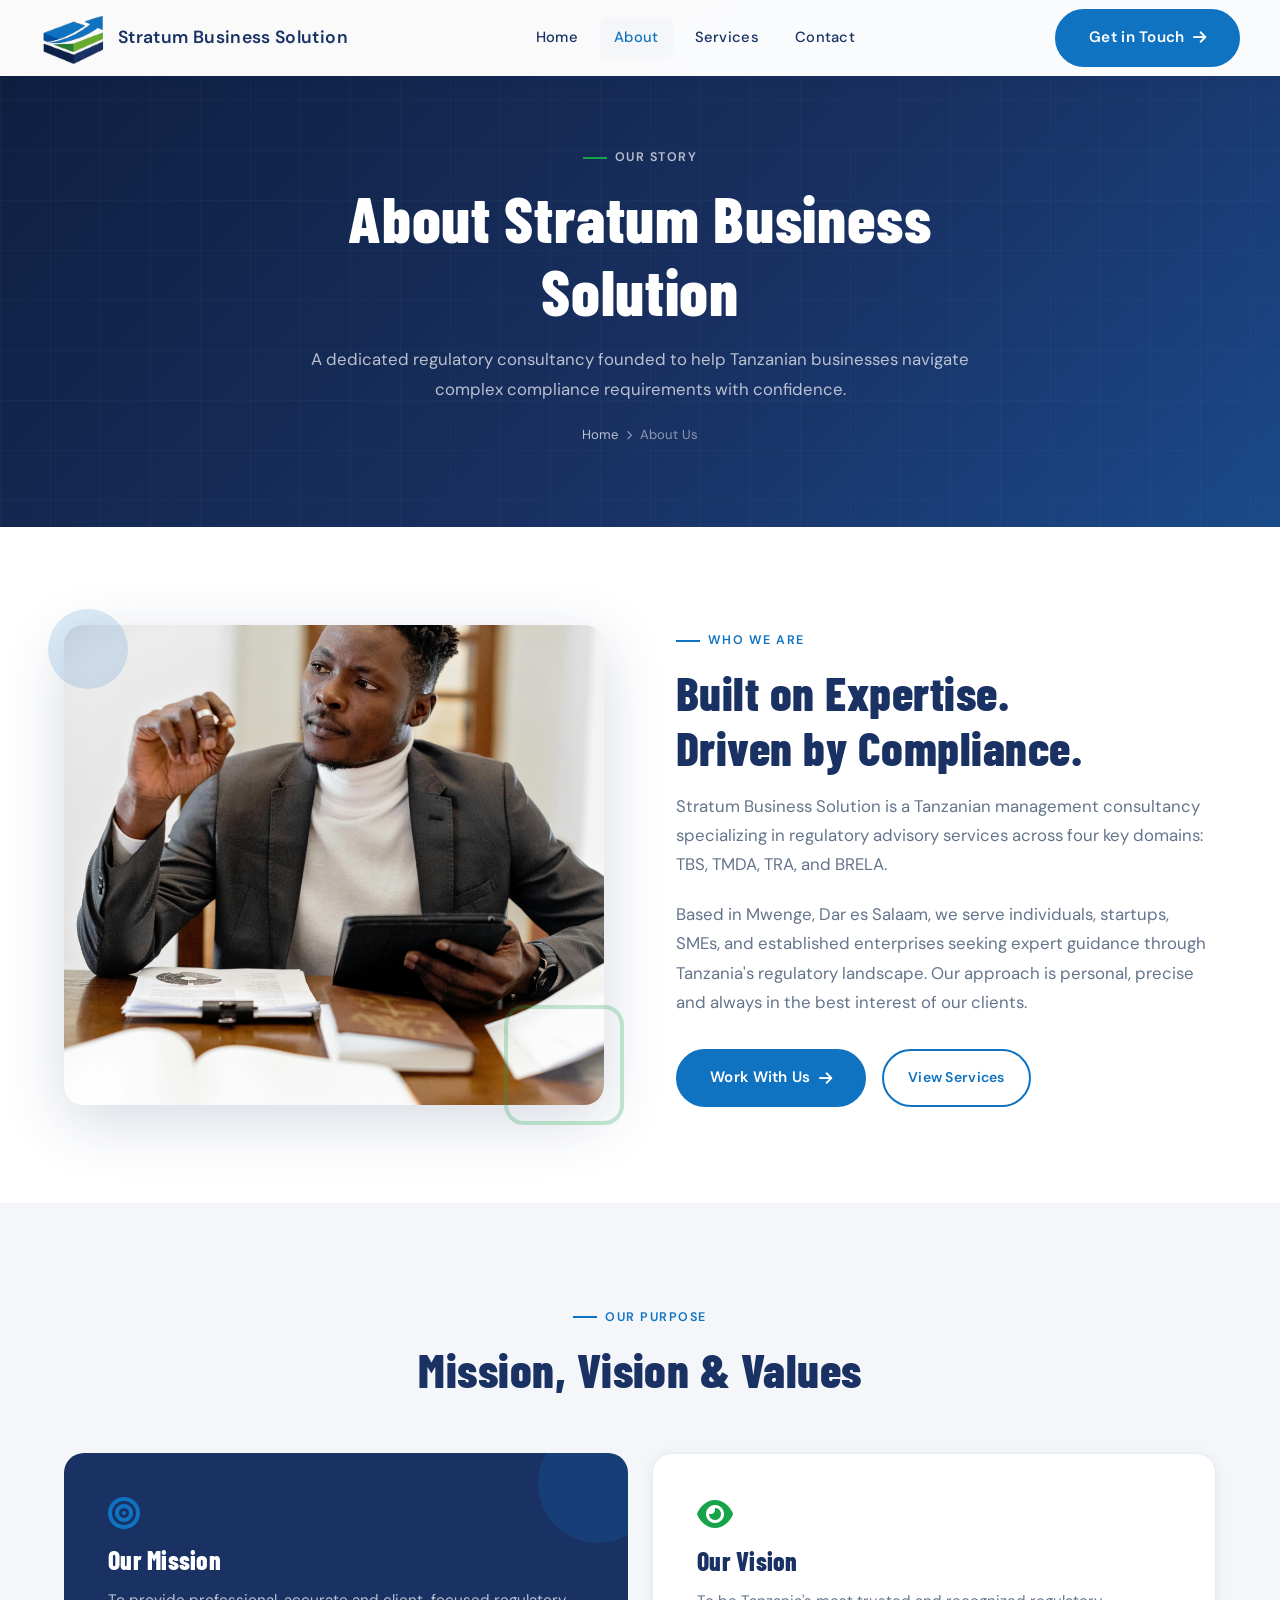
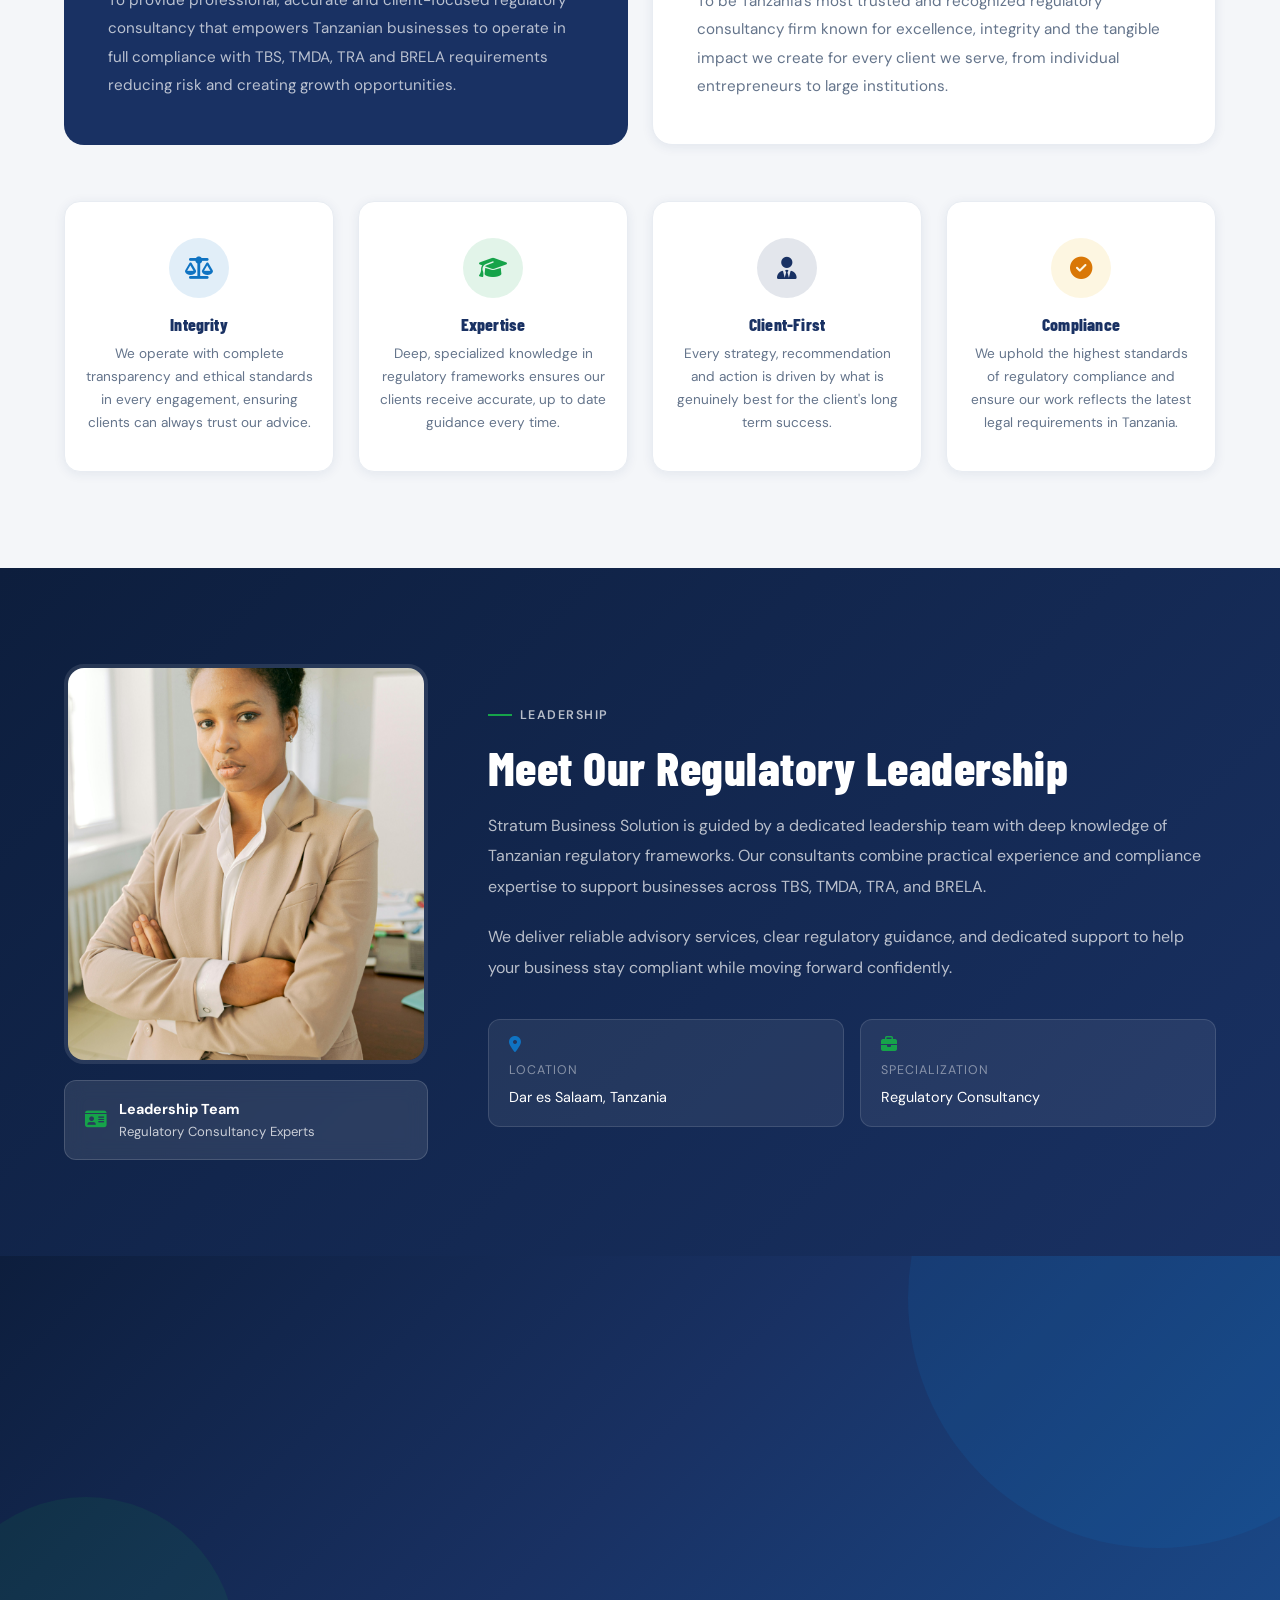
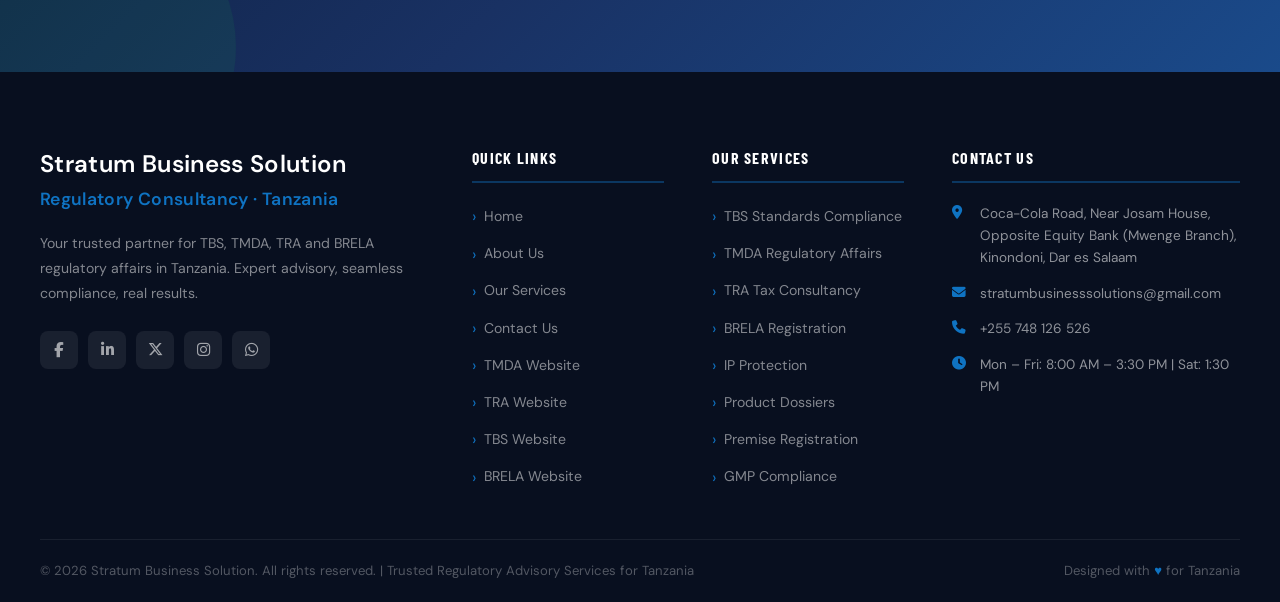
==== commit 60b4f01d: "Update footer content across all pages: add services (Premise Registration, GMP Compliance), update " ====
--- a/about.html
+++ b/about.html
@@ -85,7 +85,7 @@
           Stratum Business Solution is a Tanzanian management consultancy specializing in regulatory advisory services across four key domains: TBS, TMDA, TRA, and BRELA.
         </p>
         <p class="section-sub reveal" style="max-width:100%;margin-bottom:32px;">
-          Based in Mwenge, Kinondoni — Dar es Salaam, we serve individuals, startups, SMEs, and established enterprises seeking expert guidance through Tanzania's regulatory landscape. Our approach is personal, precise and always in the best interest of our clients.
+          Based in Mwenge, Dar es Salaam, we serve individuals, startups, SMEs, and established enterprises seeking expert guidance through Tanzania's regulatory landscape. Our approach is personal, precise and always in the best interest of our clients.
         </p>
         <div style="display:flex;gap:16px;flex-wrap:wrap;" class="reveal">
           <a href="contact.html" class="btn btn-primary">Work With Us <i class="fas fa-arrow-right"></i></a>
@@ -108,12 +108,12 @@
         <div style="position:absolute;top:-30px;right:-30px;width:120px;height:120px;border-radius:50%;background:rgba(15,115,194,0.2);"></div>
         <i class="fas fa-bullseye" style="font-size:2rem;color:var(--blue);margin-bottom:16px;display:block;position:relative;z-index:1;"></i>
         <h3 style="font-size:1.6rem;color:white;margin-bottom:12px;position:relative;z-index:1;">Our Mission</h3>
-        <p style="color:rgba(255,255,255,0.7);line-height:1.85;font-size:0.95rem;position:relative;z-index:1;">To provide professional, accurate and client-focused regulatory consultancy that empowers Tanzanian businesses to operate in full compliance with TBS, TMDA, TRA and BRELA requirements — reducing risk and creating growth opportunities.</p>
+        <p style="color:rgba(255,255,255,0.7);line-height:1.85;font-size:0.95rem;position:relative;z-index:1;">To provide professional, accurate and client-focused regulatory consultancy that empowers Tanzanian businesses to operate in full compliance with TBS, TMDA, TRA and BRELA requirements reducing risk and creating growth opportunities.</p>
       </div>
       <div style="background:white;padding:44px;border-radius:20px;box-shadow:var(--shadow-sm);border:1px solid var(--gray-mid);">
         <i class="fas fa-eye" style="font-size:2rem;color:var(--green);margin-bottom:16px;display:block;"></i>
         <h3 style="font-size:1.6rem;color:var(--navy);margin-bottom:12px;">Our Vision</h3>
-        <p style="color:var(--gray-text);line-height:1.85;font-size:0.95rem;">To be Tanzania's most trusted and recognized regulatory consultancy firm — known for excellence, integrity and the tangible impact we create for every client we serve, from individual entrepreneurs to large institutions.</p>
+        <p style="color:var(--gray-text);line-height:1.85;font-size:0.95rem;">To be Tanzania's most trusted and recognized regulatory consultancy firm known for excellence, integrity and the tangible impact we create for every client we serve, from individual entrepreneurs to large institutions.</p>
       </div>
     </div>
     <div class="values-grid">
@@ -125,12 +125,12 @@
       <div class="value-card reveal reveal-delay-1">
         <div class="value-icon vi-green"><i class="fas fa-graduation-cap"></i></div>
         <h4 class="value-title">Expertise</h4>
-        <p class="value-text">Deep, specialized knowledge in regulatory frameworks ensures our clients receive accurate, up-to-date guidance every time.</p>
+        <p class="value-text">Deep, specialized knowledge in regulatory frameworks ensures our clients receive accurate, up to date guidance every time.</p>
       </div>
       <div class="value-card reveal reveal-delay-2">
         <div class="value-icon vi-navy"><i class="fas fa-user-tie"></i></div>
         <h4 class="value-title">Client-First</h4>
-        <p class="value-text">Every strategy, recommendation and action is driven by what is genuinely best for the client's long-term success.</p>
+        <p class="value-text">Every strategy, recommendation and action is driven by what is genuinely best for the client's long term success.</p>
       </div>
       <div class="value-card reveal reveal-delay-3">
         <div class="value-icon vi-gold"><i class="fas fa-check-circle"></i></div>
@@ -234,6 +234,8 @@
         <a href="services.html#brela" class="footer-link">BRELA Registration</a>
         <a href="services.html#brela" class="footer-link">IP Protection</a>
         <a href="services.html#tmda" class="footer-link">Product Dossiers</a>
+        <a href="services.html#tmda" class="footer-link">Premise Registration</a>
+        <a href="services.html#tmda" class="footer-link">GMP Compliance</a>
       </div>
     </div>
     <div>
@@ -253,14 +255,14 @@
         </div>
         <div class="footer-contact-item">
           <i class="fas fa-clock"></i>
-          <span>Mon – Fri: 8:00 AM – 3:30 PM | Sat: 8:00 AM – 1:30 PM</span>
+          <span>Mon – Fri: 8:00 AM – 3:30 PM | Sat: 1:30 PM</span>
         </div>
       </div>
     </div>
   </div>
   <div class="footer-bottom">
-    <span>© 2026 Stratum Business Solution. All rights reserved.</span>
-    <span>Trusted Regulatory Advisory Services for Tanzania</span>
+    <span>© 2026 Stratum Business Solution. All rights reserved. | Trusted Regulatory Advisory Services for Tanzania</span>
+    <span>Designed with <span style="color:var(--blue)">♥</span> for Tanzania</span>
   </div>
 </footer>
 
--- a/style.css
+++ b/style.css
@@ -554,8 +554,18 @@
   grid-template-columns: repeat(4, 1fr);
   gap: 24px;
   text-align: center;
-}
-.stat-item { padding: 16px; }
+  justify-items: center;
+}
+.stat-item {
+  padding: 16px;
+  width: 100%;
+  max-width: 300px;
+  display: flex;
+  flex-direction: column;
+  align-items: center;
+  justify-content: center;
+  margin: 0 auto;
+}
 .stat-icon {
   font-size: 1.8rem;
   color: var(--green);
@@ -862,6 +872,7 @@
   min-width: 320px;
   flex: 0 0 320px;
   scroll-snap-align: start;
+  min-height: 300px;
 }
 
 .testimonial-card {
@@ -1585,9 +1596,10 @@
   .cta-buttons .btn { width: 100%; max-width: 300px; }
   
   .values-grid { grid-template-columns: 1fr; }
-  .stats-grid { grid-template-columns: repeat(2, 1fr); gap: 16px; }
-  .stat-item { padding: 12px; }
-  .stat-num { font-size: 2rem; }
+  .stats-grid { grid-template-columns: repeat(2, 1fr); gap: 16px; padding: 0 8px; }
+  .stat-item { padding: 16px 8px; }
+  .stat-num { font-size: 2.2rem; }
+  .stat-label { font-size: 0.75rem; }
   
   .why-list { gap: 16px; }
   .why-item { padding: 16px; }
@@ -1614,7 +1626,8 @@
   .hero-badge { padding: 4px 12px; font-size: 0.7rem; }
   .hero-ctas { flex-direction: column; gap: 10px; margin-bottom: 24px; }
   .hero-ctas .btn { width: 100%; padding: 12px 24px; font-size: 0.9rem; }
-  .hero-stats { padding-top: 20px; gap: 12px; flex-wrap: wrap; }
+  .hero-stats { padding-top: 20px; gap: 12px; flex-wrap: wrap; justify-content: center; }
+  .hero-stats > div { text-align: center; min-width: 100px; }
   .hero-stat-num { font-size: 1.5rem; }
   .hero-stat-label { font-size: 0.7rem; }
   
@@ -1651,10 +1664,18 @@
   .cta-buttons .btn { padding: 10px 20px; font-size: 0.88rem; }
   
   .values-grid { grid-template-columns: 1fr; }
-  .stats-grid { grid-template-columns: 1fr; gap: 12px; }
-  .stat-item { padding: 8px; }
-  .stat-num { font-size: 1.8rem; margin-bottom: 4px; }
-  .stat-icon { font-size: 1.4rem; }
+  .stats-grid { grid-template-columns: 1fr; gap: 12px; padding: 0 4px; max-width: 100%; justify-items: center; }
+  .stat-item { padding: 14px 8px; text-align: center; display: flex; flex-direction: column; align-items: center; justify-content: center; width: 100%; max-width: 320px; margin: 0 auto; }
+  .stat-num { font-size: 2rem; margin-bottom: 6px; }
+  .stat-icon { font-size: 1.6rem; margin-bottom: 10px; }
+  .stat-label { font-size: 0.7rem; }
+  
+  .testimonials-track { gap: 16px; padding-bottom: 16px; }
+  .testimonials-track .testimonial-card { min-width: 280px; flex: 0 0 280px; }
+  .testimonial-card { padding: 20px; min-height: 280px; }
+  .testimonial-quote { font-size: 0.9rem; }
+  .testimonial-author-name { font-size: 0.95rem; }
+  .testimonial-author-role { font-size: 0.75rem; }
   
   .why-item { padding: 12px; gap: 12px; }
   .why-item-title { font-size: 0.95rem; }
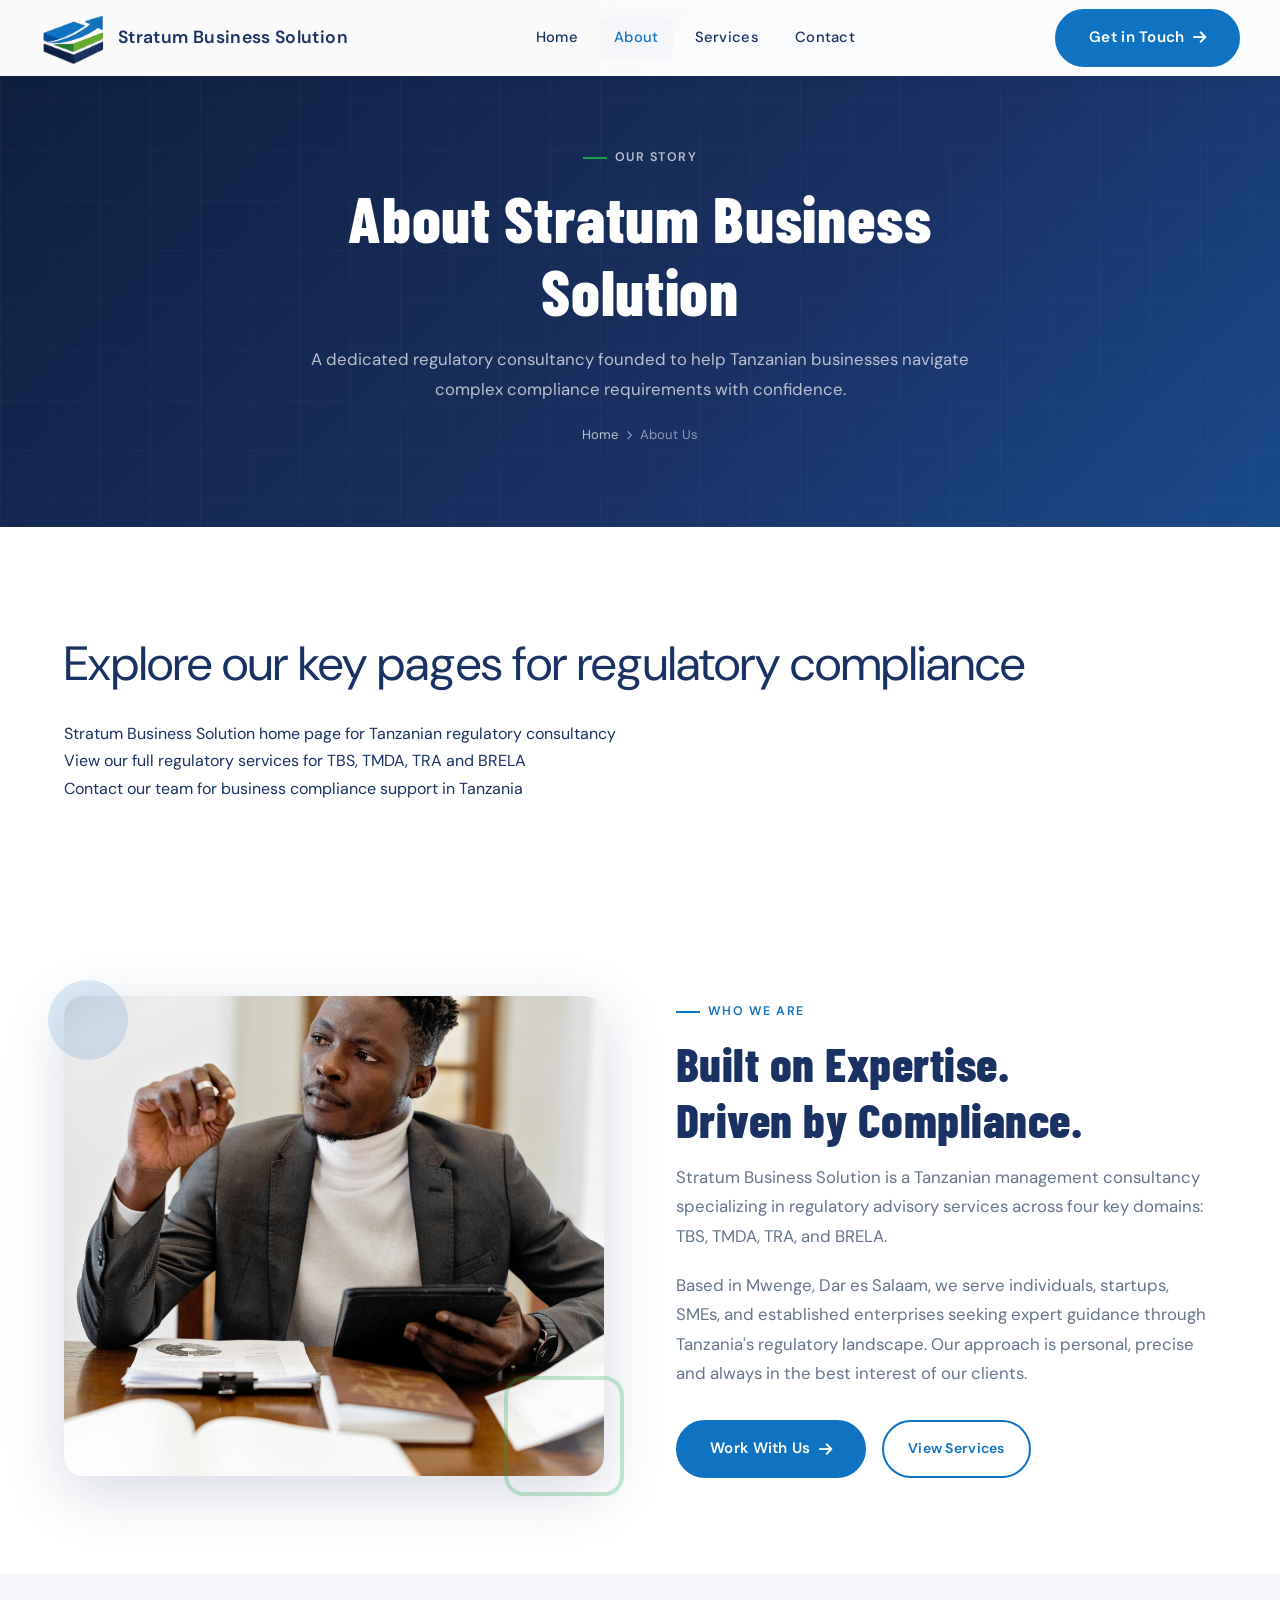
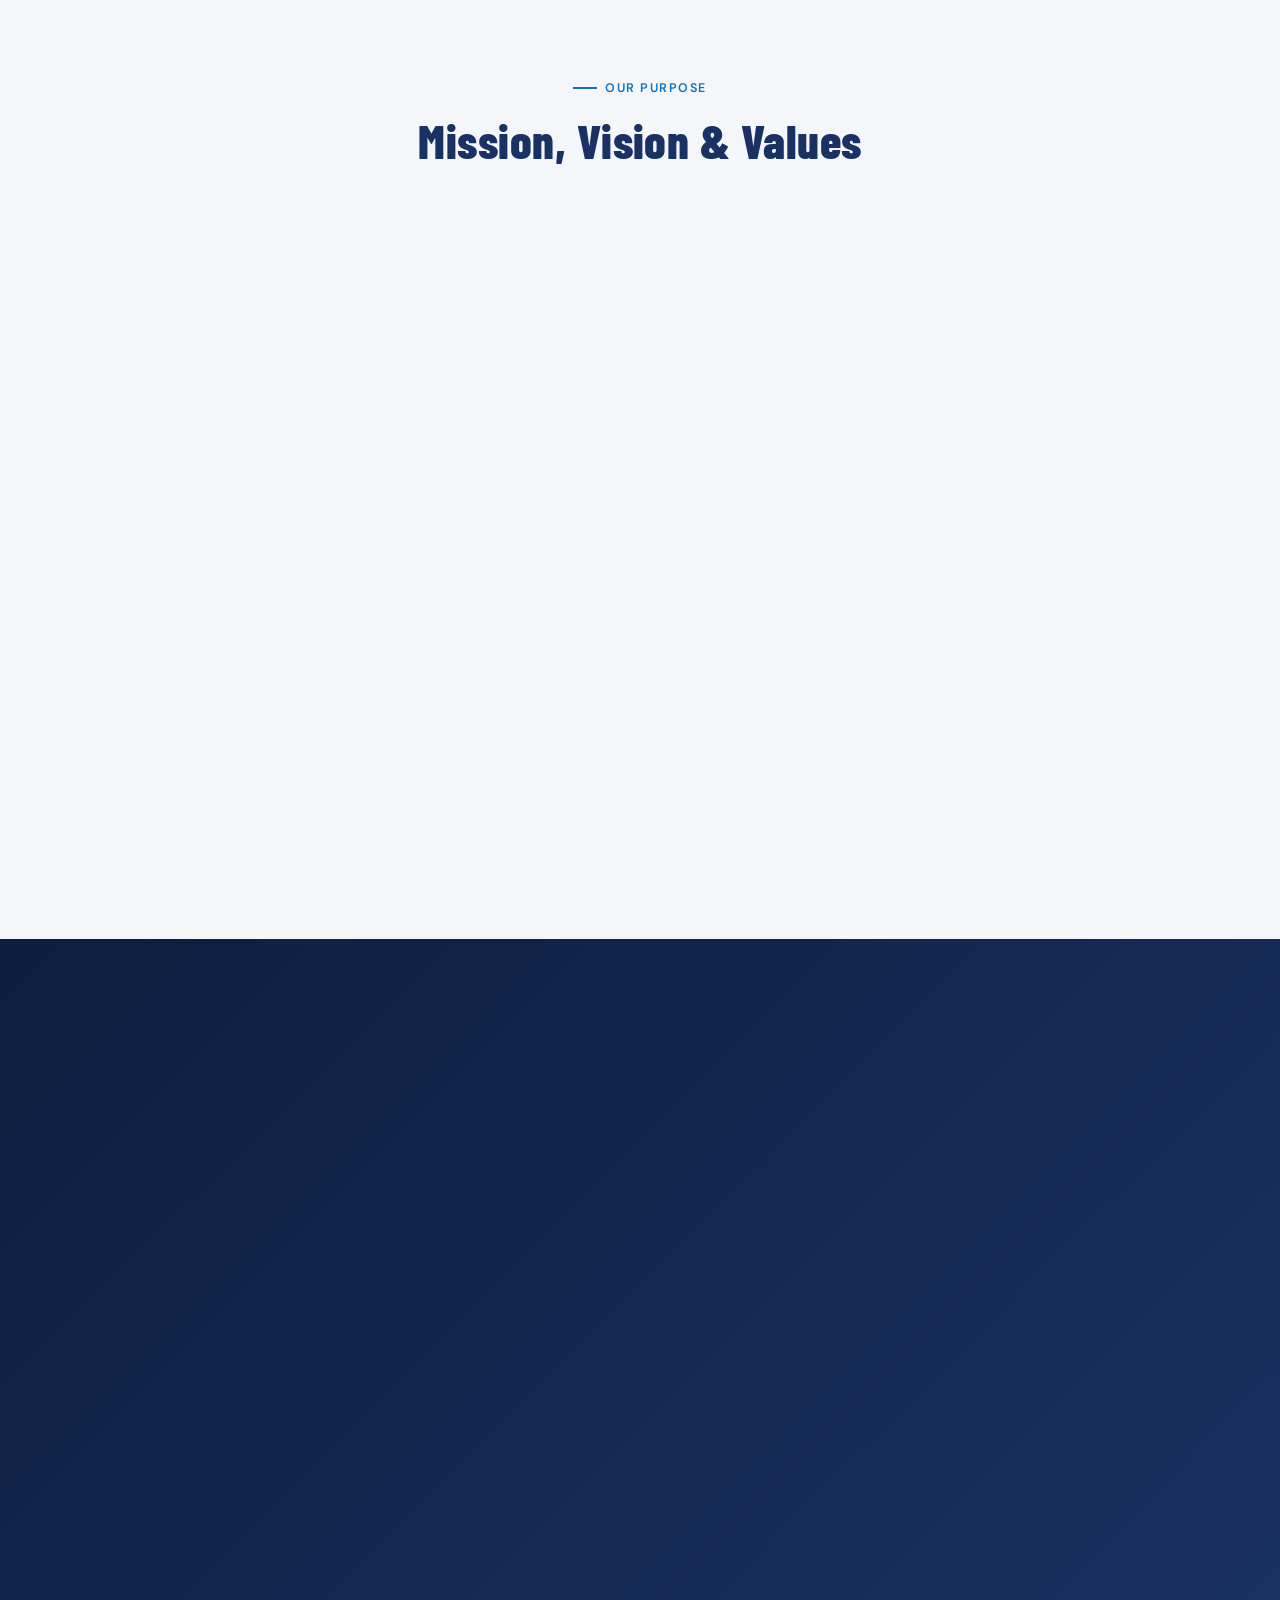
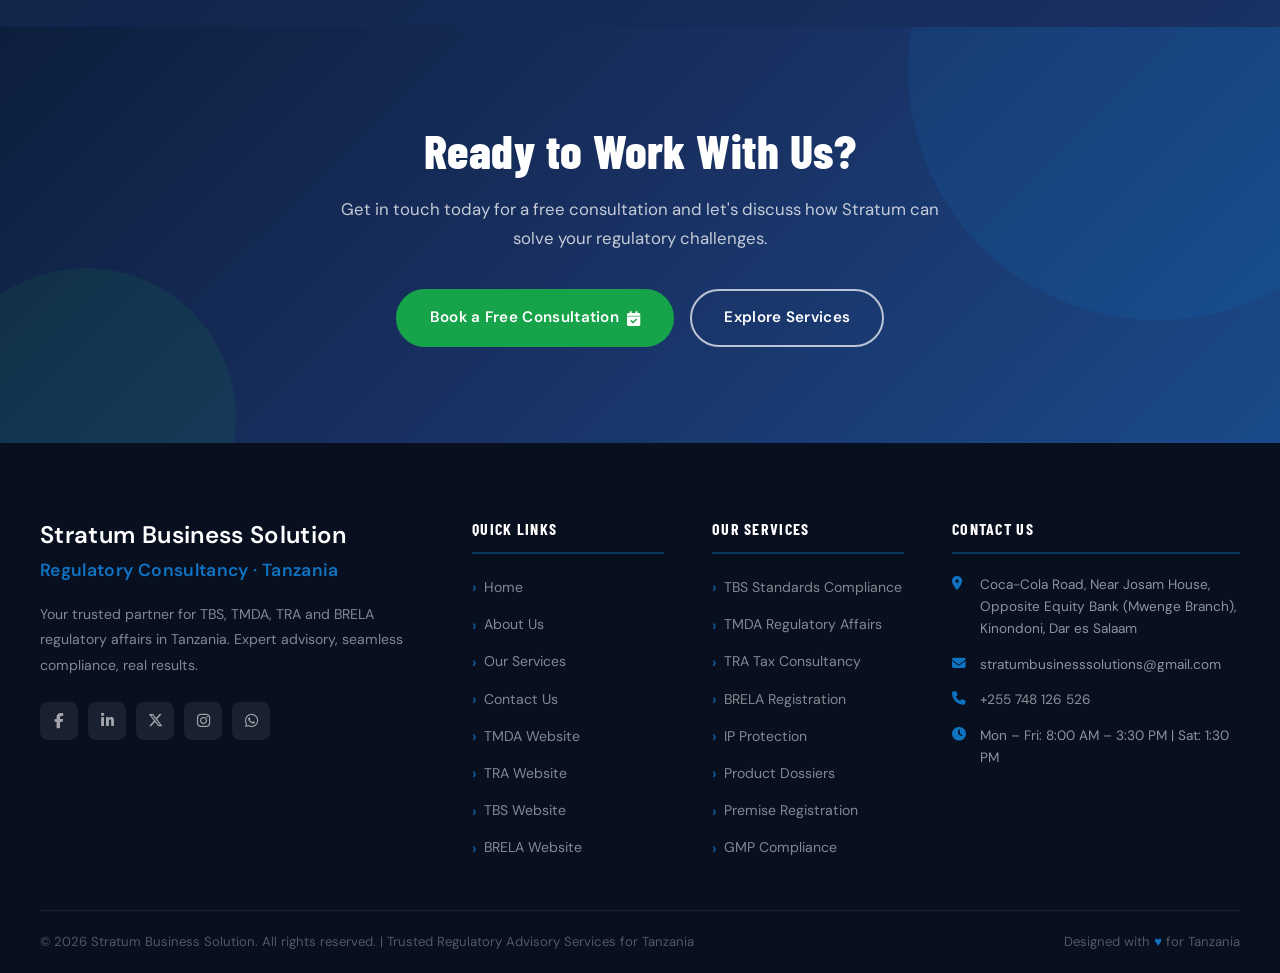
==== commit ab056809: "SEO optimization: Add sitemap, robots.txt, JSON-LD schema, optimized metadata, improved alt text, an" ====
--- a/about.html
+++ b/about.html
@@ -3,8 +3,45 @@
 <head>
   <meta charset="UTF-8" />
   <meta name="viewport" content="width=device-width, initial-scale=1.0" />
-  <title>About Us — Stratum Business Solution</title>
-  <meta name="description" content="Learn about Stratum Business Solution, a Tanzanian regulatory consultancy delivering expert services in TBS, TMDA, TRA, and BRELA advisory." />
+  <title>About Stratum Business Solution | Tanzanian Regulatory Compliance Experts</title>
+  <meta name="description" content="Learn how Stratum Business Solution helps Tanzanian businesses achieve regulatory compliance with TBS, TMDA, TRA and BRELA advisory services. Trusted business compliance consultants in Tanzania." />
+  <script type="application/ld+json">
+  {
+    "@context": "https://schema.org",
+    "@type": "SiteNavigationElement",
+    "name": "Main navigation",
+    "hasPart": [
+      {
+        "@type": "SiteNavigationElement",
+        "name": "Home",
+        "url": "https://sbsconsultancy.co.tz/"
+      },
+      {
+        "@type": "SiteNavigationElement",
+        "name": "About",
+        "url": "https://sbsconsultancy.co.tz/about.html"
+      },
+      {
+        "@type": "SiteNavigationElement",
+        "name": "Services",
+        "url": "https://sbsconsultancy.co.tz/services.html"
+      },
+      {
+        "@type": "SiteNavigationElement",
+        "name": "Contact",
+        "url": "https://sbsconsultancy.co.tz/contact.html"
+      }
+    ]
+  }
+  </script>
+  <!-- Google Analytics 4 -->
+  <script async src="https://www.googletagmanager.com/gtag/js?id=G-8VCKP2TEDZ"></script>
+  <script>
+    window.dataLayer = window.dataLayer || [];
+    function gtag(){dataLayer.push(arguments);}
+    gtag('js', new Date());
+    gtag('config', 'G-8VCKP2TEDZ');
+  </script>
   <link rel="stylesheet" href="style.css" />
   <link rel="stylesheet" href="https://cdnjs.cloudflare.com/ajax/libs/font-awesome/6.5.0/css/all.min.css" />
   <!-- Favicon Links -->
@@ -69,6 +106,17 @@
   </div>
 </section>
 
+<section class="section-pad">
+  <div class="container">
+    <div class="section-title">Explore our key pages for regulatory compliance</div>
+    <ul class="link-list">
+      <li><a href="index.html">Stratum Business Solution home page for Tanzanian regulatory consultancy</a></li>
+      <li><a href="services.html">View our full regulatory services for TBS, TMDA, TRA and BRELA</a></li>
+      <li><a href="contact.html">Contact our team for business compliance support in Tanzania</a></li>
+    </ul>
+  </div>
+</section>
+
 <!-- ABOUT INTRO -->
 <section class="section-pad">
   <div class="container">
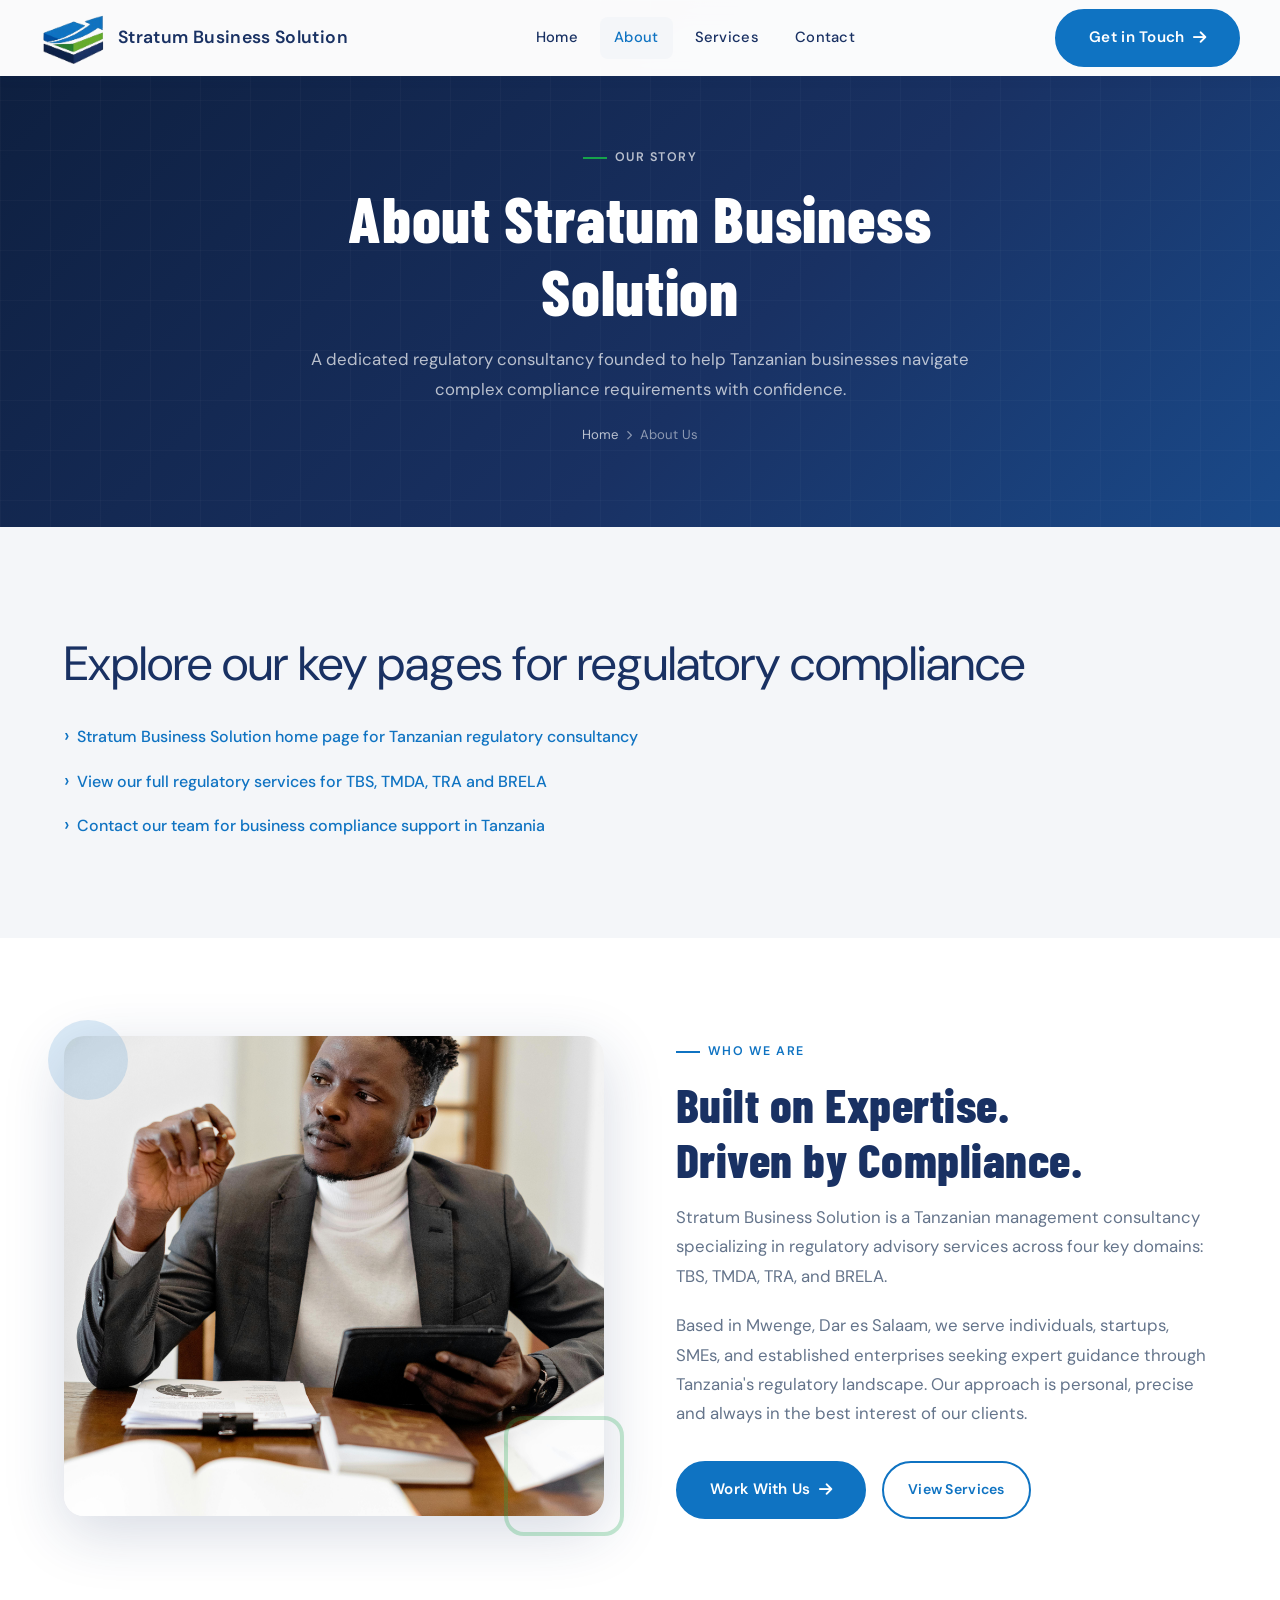
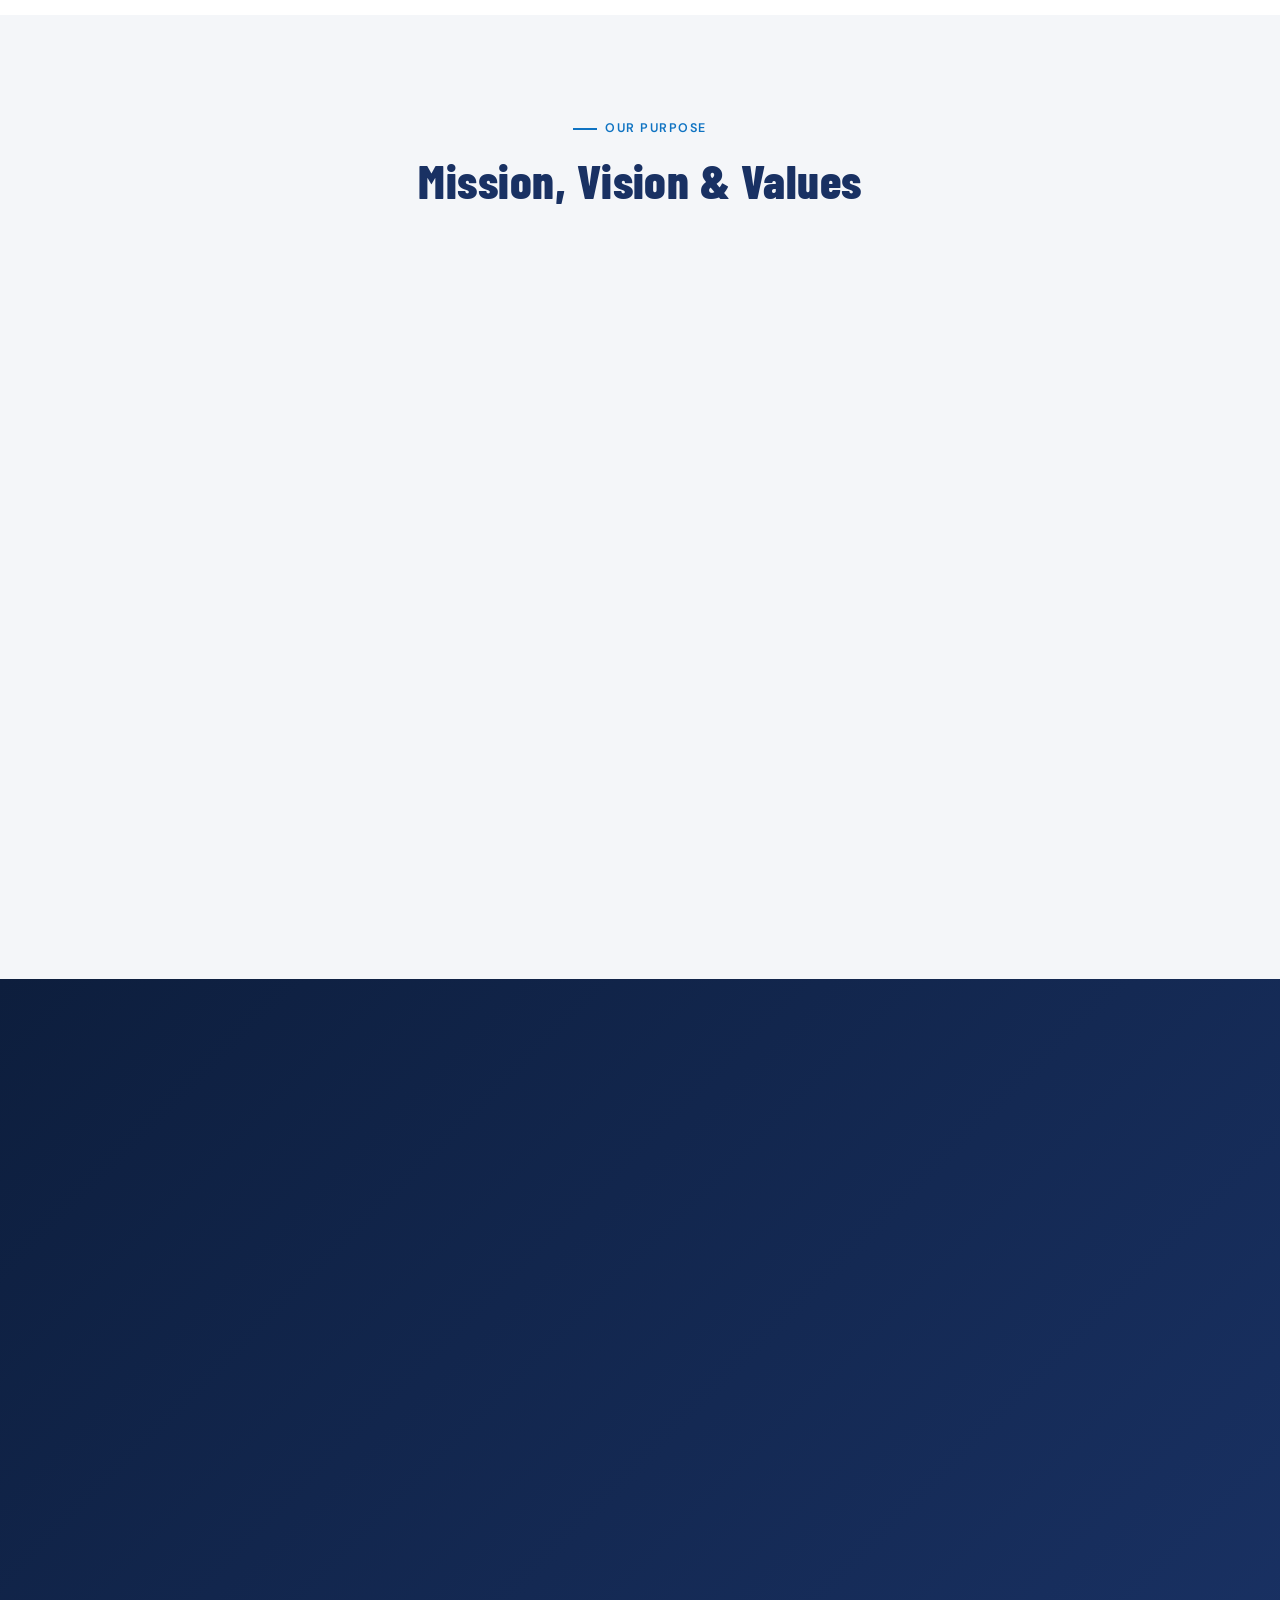
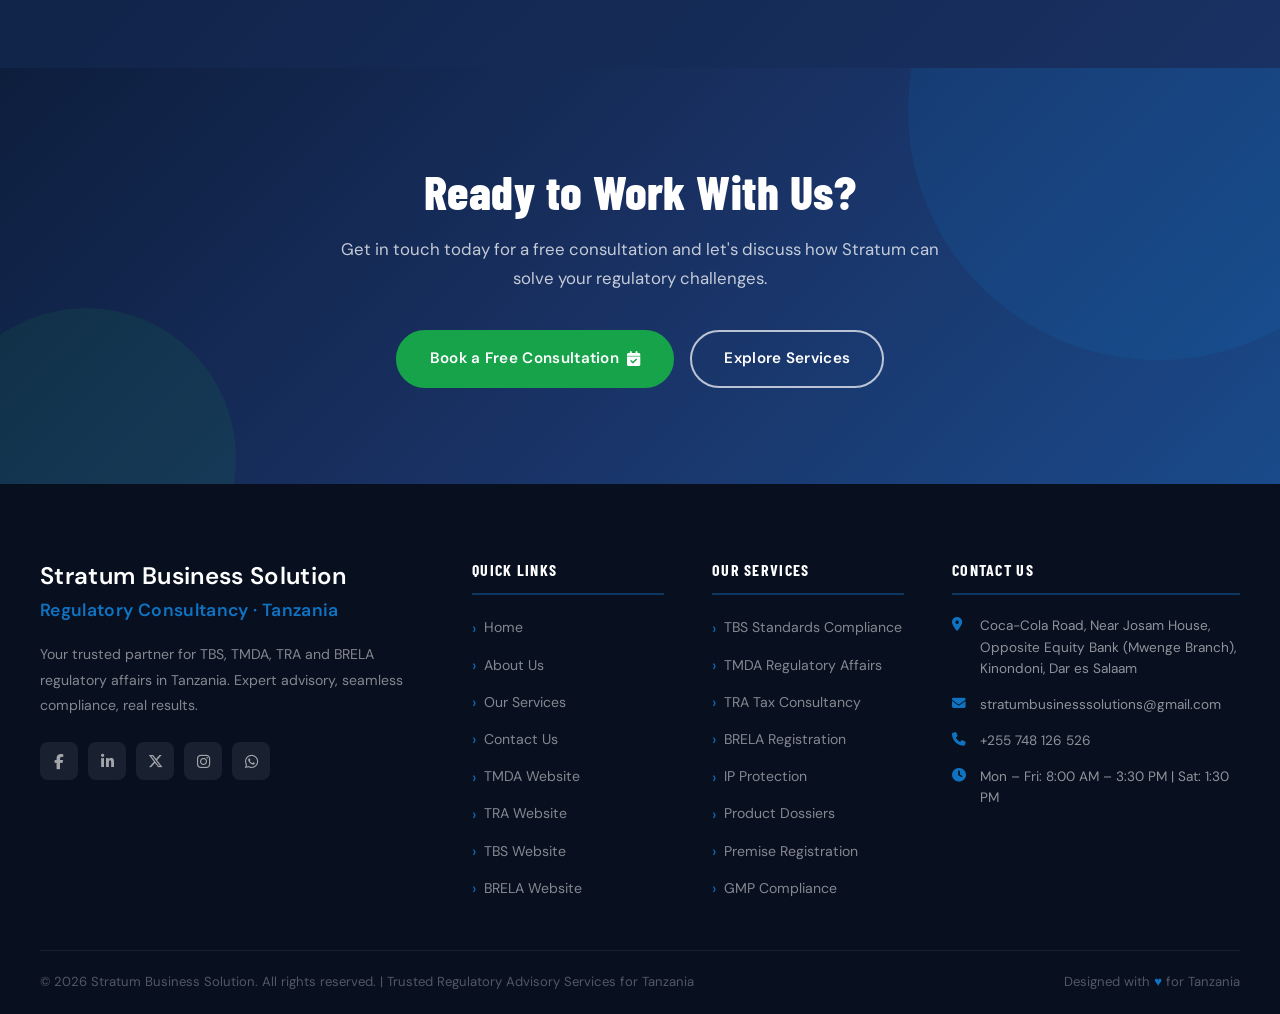
==== commit 71d2aa22: "Style internal link sections: Add bg-gray background and arrow styling to match site design" ====
--- a/about.html
+++ b/about.html
@@ -106,7 +106,7 @@
   </div>
 </section>
 
-<section class="section-pad">
+<section class="section-pad bg-gray">
   <div class="container">
     <div class="section-title">Explore our key pages for regulatory compliance</div>
     <ul class="link-list">
--- a/style.css
+++ b/style.css
@@ -57,6 +57,41 @@
 .bg-gray { background: var(--gray-light); }
 .bg-navy { background: var(--navy); }
 .bg-navy-dark { background: var(--navy-dark); }
+
+/* ── Link List ── */
+.link-list {
+  list-style: none;
+  padding: 0;
+  margin: 0;
+  display: flex;
+  flex-direction: column;
+  gap: 12px;
+}
+.link-list li {
+  padding: 0;
+}
+.link-list a {
+  color: var(--blue);
+  font-weight: 500;
+  font-size: 1rem;
+  transition: var(--transition);
+  display: flex;
+  align-items: center;
+  gap: 8px;
+}
+.link-list a:hover {
+  color: var(--navy);
+  padding-left: 4px;
+}
+.link-list a::before {
+  content: '›';
+  color: var(--blue);
+  font-size: 1.2rem;
+  transition: var(--transition);
+}
+.link-list a:hover::before {
+  color: var(--navy);
+}
 
 /* ── Buttons ── */
 .btn {
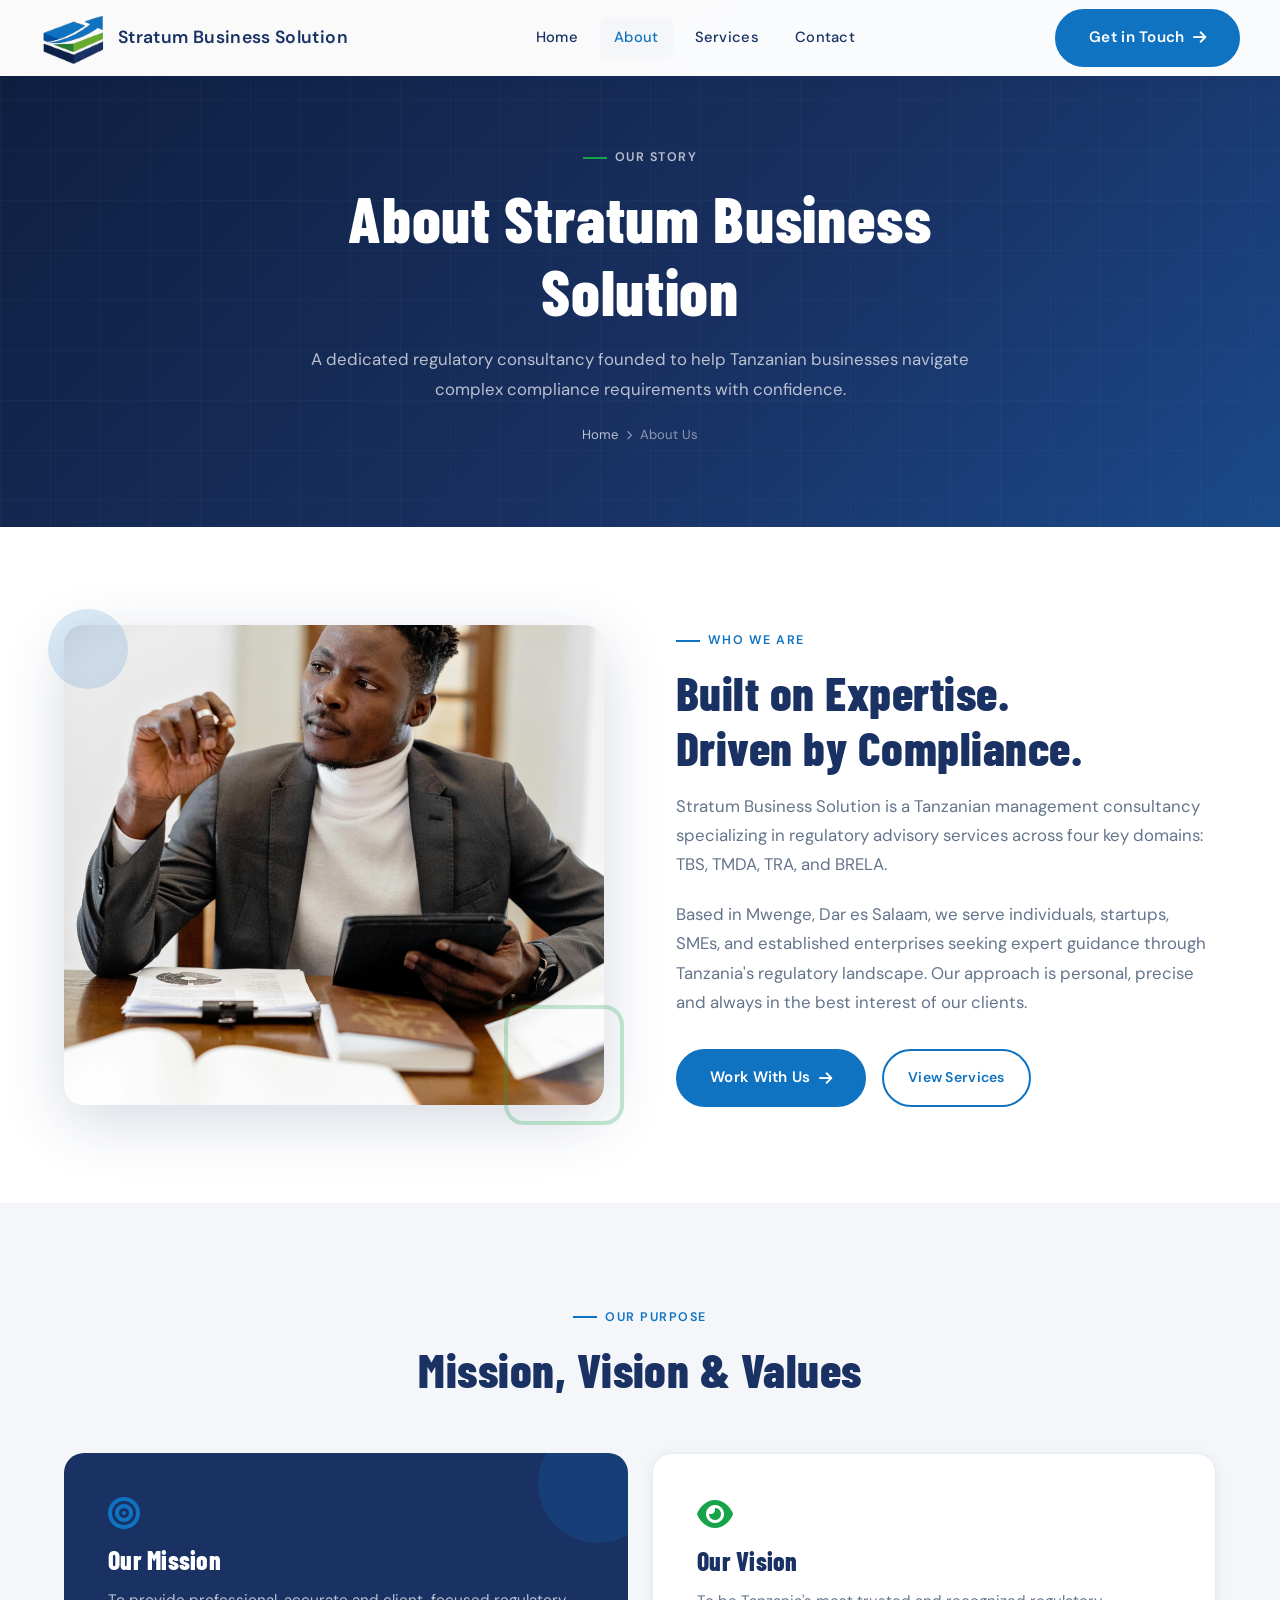
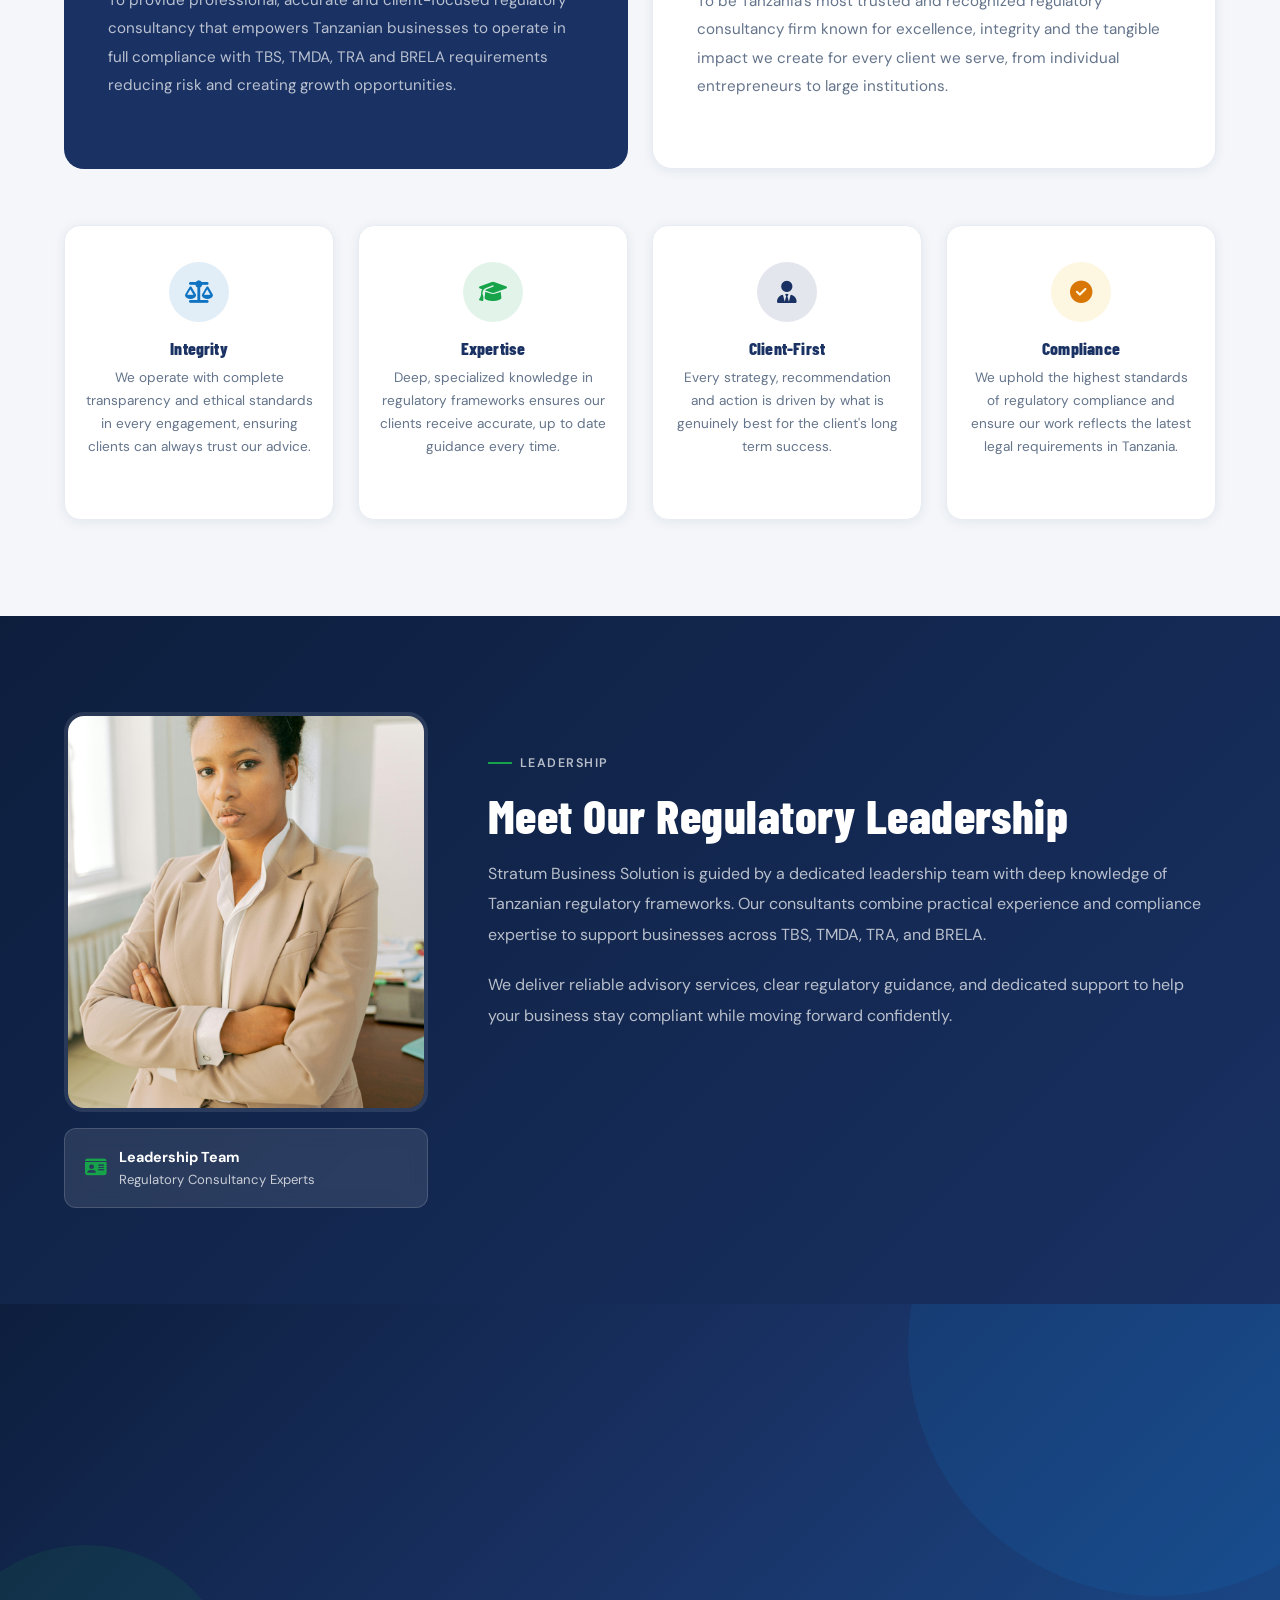
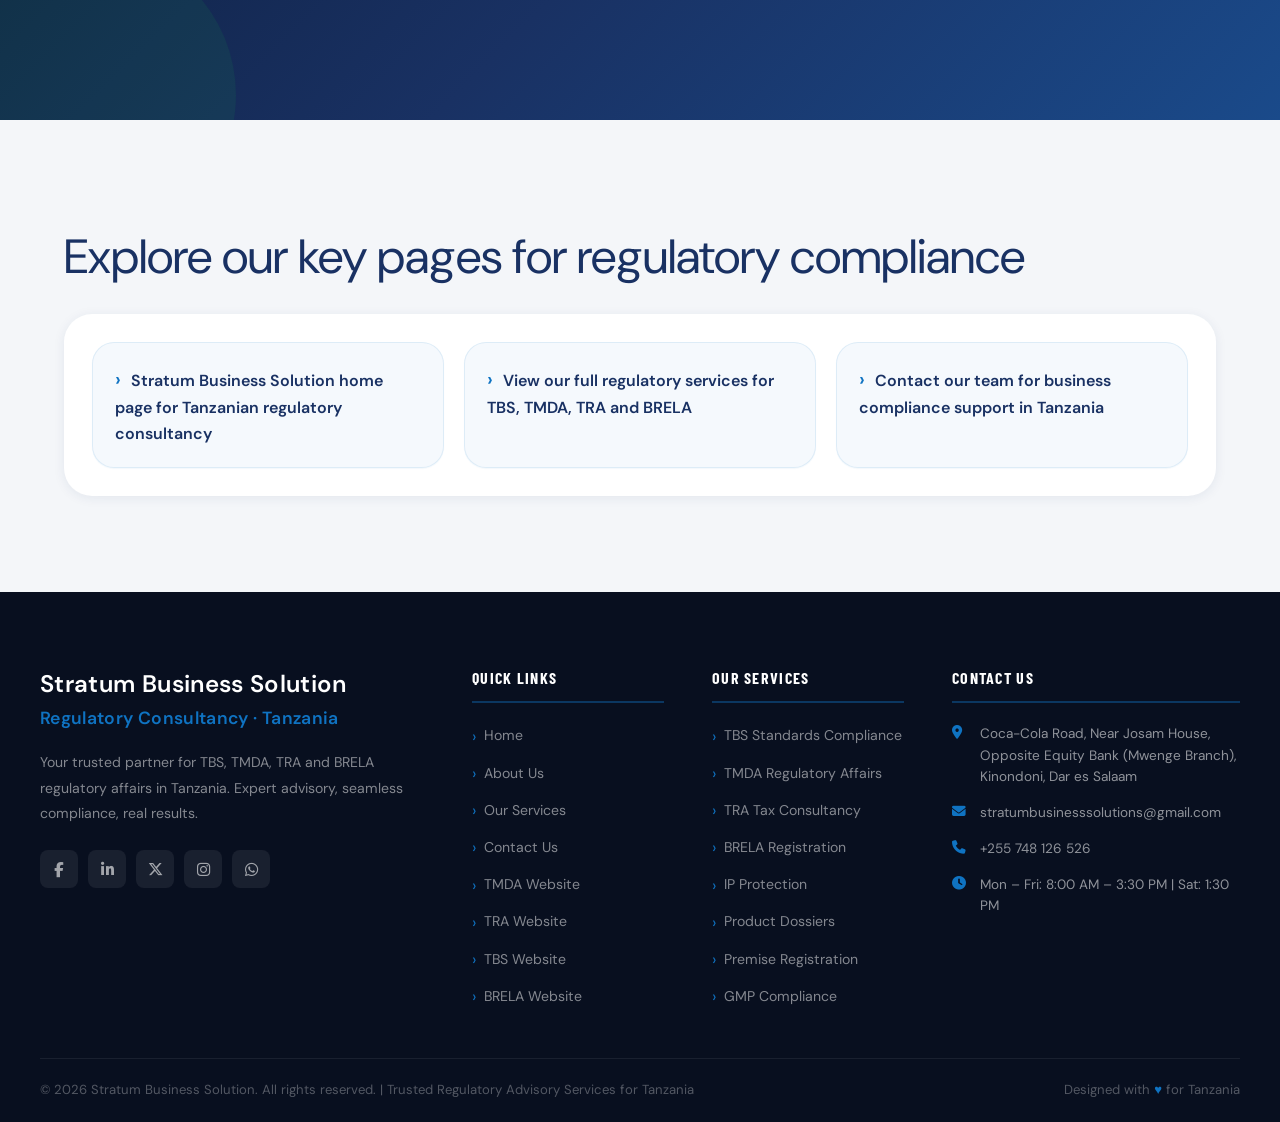
==== commit 59ba3d99: "Update website content and styling" ====
--- a/about.html
+++ b/about.html
@@ -106,17 +106,6 @@
   </div>
 </section>
 
-<section class="section-pad bg-gray">
-  <div class="container">
-    <div class="section-title">Explore our key pages for regulatory compliance</div>
-    <ul class="link-list">
-      <li><a href="index.html">Stratum Business Solution home page for Tanzanian regulatory consultancy</a></li>
-      <li><a href="services.html">View our full regulatory services for TBS, TMDA, TRA and BRELA</a></li>
-      <li><a href="contact.html">Contact our team for business compliance support in Tanzania</a></li>
-    </ul>
-  </div>
-</section>
-
 <!-- ABOUT INTRO -->
 <section class="section-pad">
   <div class="container">
@@ -243,6 +232,17 @@
   </div>
 </section>
 
+<section class="section-pad bg-gray">
+  <div class="container">
+    <div class="section-title">Explore our key pages for regulatory compliance</div>
+    <ul class="link-list">
+      <li><a href="index.html">Stratum Business Solution home page for Tanzanian regulatory consultancy</a></li>
+      <li><a href="services.html">View our full regulatory services for TBS, TMDA, TRA and BRELA</a></li>
+      <li><a href="contact.html">Contact our team for business compliance support in Tanzania</a></li>
+    </ul>
+  </div>
+</section>
+
 <!-- FOOTER -->
 <footer class="footer">
   <div class="footer-grid">
--- a/style.css
+++ b/style.css
@@ -54,6 +54,29 @@
 .text-navy { color: var(--navy); }
 .text-white { color: var(--white); }
 .text-center { text-align: center; }
+
+p {
+  color: var(--gray-text);
+  font-size: 1rem;
+  line-height: 1.85;
+  margin: 0 0 1.5rem;
+  max-width: 740px;
+  word-wrap: break-word;
+}
+
+.page-hero-sub,
+.section-sub,
+.service-detail-desc,
+.value-text,
+.contact-info-sub,
+.contact-form-sub,
+.testimonial-text,
+.footer-tagline {
+  max-width: 720px;
+  margin-left: auto;
+  margin-right: auto;
+}
+
 .bg-gray { background: var(--gray-light); }
 .bg-navy { background: var(--navy); }
 .bg-navy-dark { background: var(--navy-dark); }
@@ -61,36 +84,55 @@
 /* ── Link List ── */
 .link-list {
   list-style: none;
-  padding: 0;
+  padding: 28px;
   margin: 0;
-  display: flex;
-  flex-direction: column;
-  gap: 12px;
+  display: grid;
+  grid-template-columns: repeat(auto-fit, minmax(260px, 1fr));
+  gap: 20px;
+  background: var(--white);
+  border-radius: 28px;
+  box-shadow: var(--shadow-sm);
 }
 .link-list li {
   padding: 0;
 }
 .link-list a {
-  color: var(--blue);
-  font-weight: 500;
+  display: block;
+  min-height: 100%;
+  padding: 22px 22px 20px;
+  border-radius: 22px;
+  background: rgba(15,115,194,0.04);
+  border: 1px solid rgba(15,115,194,0.1);
+  color: var(--navy);
+  font-weight: 600;
   font-size: 1rem;
-  transition: var(--transition);
-  display: flex;
-  align-items: center;
-  gap: 8px;
+  line-height: 1.6;
+  transition: transform 0.3s ease, box-shadow 0.3s ease, border-color 0.3s ease, color 0.3s ease;
+  box-shadow: 0 1px 1px rgba(15,115,194,0.05);
 }
 .link-list a:hover {
   color: var(--navy);
-  padding-left: 4px;
+  transform: translateY(-2px);
+  box-shadow: var(--shadow-md);
+  border-color: rgba(15,115,194,0.18);
 }
 .link-list a::before {
   content: '›';
+  display: inline-block;
+  margin-right: 10px;
   color: var(--blue);
   font-size: 1.2rem;
-  transition: var(--transition);
+  transition: color 0.3s ease;
 }
 .link-list a:hover::before {
   color: var(--navy);
+}
+
+@media (max-width: 720px) {
+  .link-list {
+    padding: 22px;
+    gap: 16px;
+  }
 }
 
 /* ── Buttons ── */
@@ -243,6 +285,7 @@
   border-radius: 8px;
   transition: var(--transition);
   letter-spacing: 0.02em;
+  white-space: nowrap;
 }
 .nav-link:hover, .nav-link.active {
   color: var(--blue);
@@ -620,7 +663,6 @@
   color: rgba(255,255,255,0.55);
   text-transform: uppercase;
   letter-spacing: 0.1em;
-  font-weight: 500;
 }
 
 /* ══════════════════════════════════════
@@ -640,11 +682,14 @@
 
 .services-nav {
   position: absolute;
-  top: -8px;
-  right: 0;
-  display: flex;
-  gap: 10px;
-  z-index: 1;
+  inset: 0;
+  display: flex;
+  justify-content: space-between;
+  align-items: center;
+  gap: 0;
+  z-index: 10;
+  pointer-events: none;
+  padding: 0 12px;
 }
 
 .carousel-btn {
@@ -659,6 +704,8 @@
   justify-content: center;
   cursor: pointer;
   transition: var(--transition);
+  pointer-events: auto;
+  box-shadow: 0 2px 8px rgba(0,0,0,0.1);
 }
 
 .carousel-btn:hover {
@@ -874,11 +921,14 @@
 
 .testimonials-nav {
   position: absolute;
-  top: -8px;
-  right: 0;
-  display: flex;
-  gap: 10px;
-  z-index: 1;
+  inset: 0;
+  display: flex;
+  justify-content: space-between;
+  align-items: center;
+  gap: 0;
+  z-index: 10;
+  pointer-events: none;
+  padding: 0 12px;
 }
 
 .testimonials-track {
@@ -1590,7 +1640,7 @@
   .service-detail { grid-template-columns: 1fr; }
   .service-detail.reverse { direction: ltr; }
   .contact-grid { grid-template-columns: 1fr; }
-  .stats-grid { grid-template-columns: repeat(2, 1fr); }
+  .stats-grid { grid-template-columns: repeat(3, minmax(220px, 1fr)); }
   .nav-logo-image { max-height: 48px; }
 }
 
@@ -1607,12 +1657,14 @@
   .section-pad { padding: 64px 0; }
   .section-pad-sm { padding: 48px 0; }
   
-  .hero-content { padding: 80px 16px 40px; gap: 32px; }
-  .hero-title { font-size: clamp(1.8rem, 5vw, 3rem); }
-  .hero-subtitle { font-size: 1rem; }
-  .hero-stats { flex-direction: column; gap: 20px; }
-  .hero-ctas { flex-direction: column; }
-  .hero-ctas .btn { width: 100%; }
+  .hero-content { padding: 80px 16px 50px; gap: 32px; }
+  .hero-title { font-size: clamp(1.8rem, 5vw, 3rem); margin-bottom: 16px; }
+  .hero-subtitle { font-size: 1rem; margin-bottom: 32px; line-height: 1.75; }
+  .hero-stats { display: grid; grid-template-columns: repeat(3, 1fr); gap: 16px; padding-top: 32px; border-top: 1px solid rgba(255,255,255,0.12); }
+  .hero-stats > div { text-align: center; padding: 18px 12px; background: rgba(255,255,255,0.06); border-radius: 14px; border: 1px solid rgba(255,255,255,0.08); }
+  .hero-stat-num { font-size: 1.8rem; margin-bottom: 6px; }
+  .hero-ctas { flex-direction: column; margin-bottom: 32px; }
+  .hero-ctas .btn { width: 100%; padding: 14px 24px; font-size: 0.95rem; }
   
   .services-grid { grid-template-columns: 1fr; }
   .service-card { padding: 28px 24px; }
@@ -1638,6 +1690,20 @@
   
   .why-list { gap: 16px; }
   .why-item { padding: 16px; }
+
+  p,
+  .section-sub,
+  .page-hero-sub,
+  .service-detail-desc,
+  .contact-info-sub,
+  .contact-form-sub,
+  .testimonial-text,
+  .value-text,
+  .footer-tagline {
+    max-width: 100%;
+    margin-left: 0;
+    margin-right: 0;
+  }
   
   .carousel-item { width: 280px; height: 180px; }
   .carousel-track-wrapper::before,
@@ -1655,16 +1721,17 @@
   .section-pad { padding: 48px 0; }
   .section-pad-sm { padding: 36px 0; }
   
-  .hero-content { padding: 70px 12px 30px; gap: 20px; }
-  .hero-title { font-size: clamp(1.5rem, 4vw, 2.4rem); }
-  .hero-subtitle { font-size: 0.95rem; margin-bottom: 24px; }
-  .hero-badge { padding: 4px 12px; font-size: 0.7rem; }
-  .hero-ctas { flex-direction: column; gap: 10px; margin-bottom: 24px; }
-  .hero-ctas .btn { width: 100%; padding: 12px 24px; font-size: 0.9rem; }
-  .hero-stats { padding-top: 20px; gap: 12px; flex-wrap: wrap; justify-content: center; }
-  .hero-stats > div { text-align: center; min-width: 100px; }
-  .hero-stat-num { font-size: 1.5rem; }
-  .hero-stat-label { font-size: 0.7rem; }
+  .hero-content { padding: 60px 14px 40px; gap: 24px; }
+  .hero-title { font-size: clamp(1.6rem, 4.5vw, 2.6rem); margin-bottom: 14px; line-height: 1.2; }
+  .hero-subtitle { font-size: 0.95rem; margin-bottom: 28px; line-height: 1.7; color: rgba(255,255,255,0.8); }
+  .hero-badge { padding: 6px 14px; font-size: 0.72rem; margin-bottom: 18px; letter-spacing: 0.1em; }
+  .hero-badge i { font-size: 0.75rem; }
+  .hero-ctas { flex-direction: column; gap: 12px; margin-bottom: 36px; }
+  .hero-ctas .btn { width: 100%; padding: 14px 24px; font-size: 0.93rem; font-weight: 600; }
+  .hero-stats { padding-top: 32px; gap: 14px; flex-wrap: wrap; justify-content: space-between; border-top: 1px solid rgba(255,255,255,0.12); display: grid; grid-template-columns: repeat(3, 1fr); }
+  .hero-stats > div { text-align: center; padding: 16px 10px; background: rgba(255,255,255,0.06); border-radius: 14px; border: 1px solid rgba(255,255,255,0.08); }
+  .hero-stat-num { font-size: 1.7rem; margin-bottom: 6px; font-weight: 900; }
+  .hero-stat-label { font-size: 0.7rem; letter-spacing: 0.12em; color: rgba(255,255,255,0.65); }
   
   .section-title { font-size: clamp(1.5rem, 5vw, 2.2rem); }
   .section-label { font-size: 0.7rem; margin-bottom: 10px; }
@@ -1699,11 +1766,11 @@
   .cta-buttons .btn { padding: 10px 20px; font-size: 0.88rem; }
   
   .values-grid { grid-template-columns: 1fr; }
-  .stats-grid { grid-template-columns: 1fr; gap: 12px; padding: 0 4px; max-width: 100%; justify-items: center; }
-  .stat-item { padding: 14px 8px; text-align: center; display: flex; flex-direction: column; align-items: center; justify-content: center; width: 100%; max-width: 320px; margin: 0 auto; }
+  .stats-grid { grid-template-columns: 1fr; gap: 16px; padding: 0 12px; max-width: 100%; justify-items: center; }
+  .stat-item { padding: 16px 8px; text-align: center; display: flex; flex-direction: column; align-items: center; justify-content: center; width: 100%; max-width: 320px; margin: 0 auto; }
   .stat-num { font-size: 2rem; margin-bottom: 6px; }
-  .stat-icon { font-size: 1.6rem; margin-bottom: 10px; }
-  .stat-label { font-size: 0.7rem; }
+  .stat-icon { width: 64px; height: 64px; font-size: 1.5rem; margin-bottom: 6px; }
+  .stat-label { font-size: 0.75rem; }
   
   .testimonials-track { gap: 16px; padding-bottom: 16px; }
   .testimonials-track .testimonial-card { min-width: 280px; flex: 0 0 280px; }
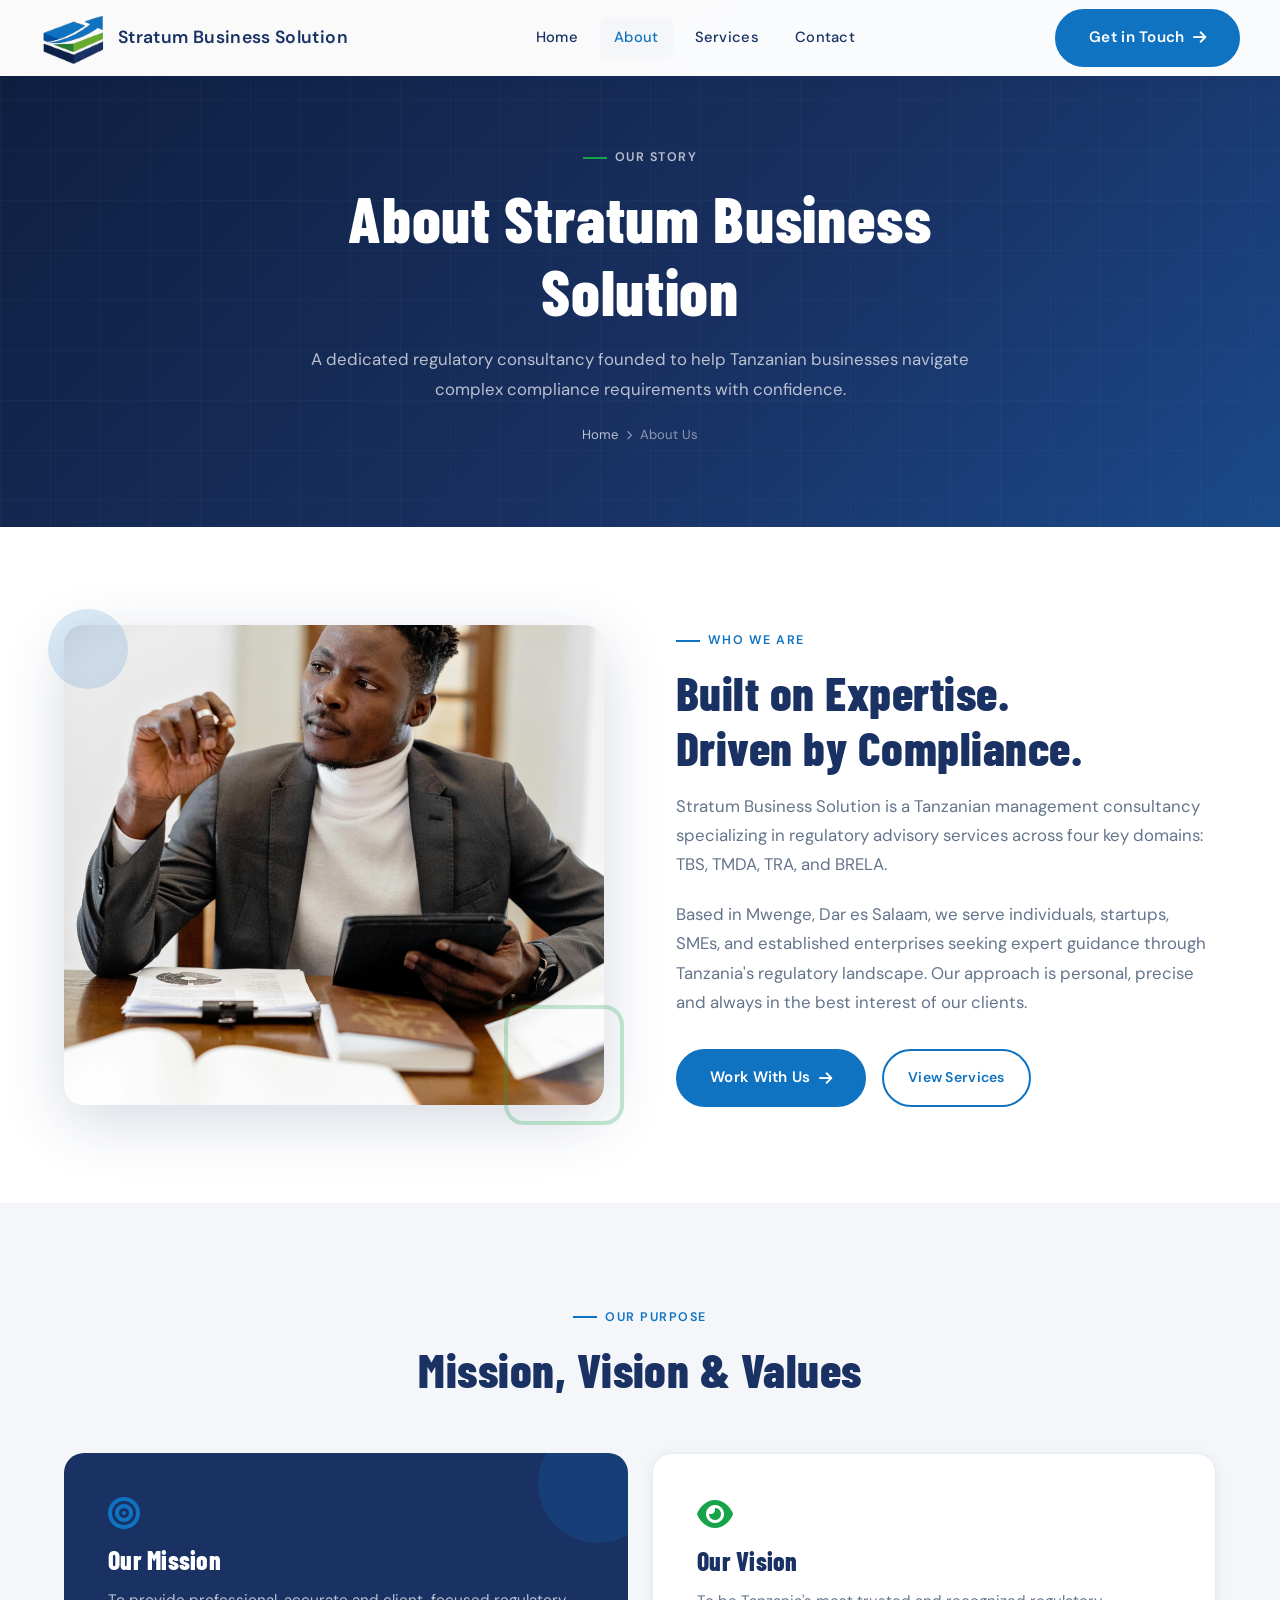
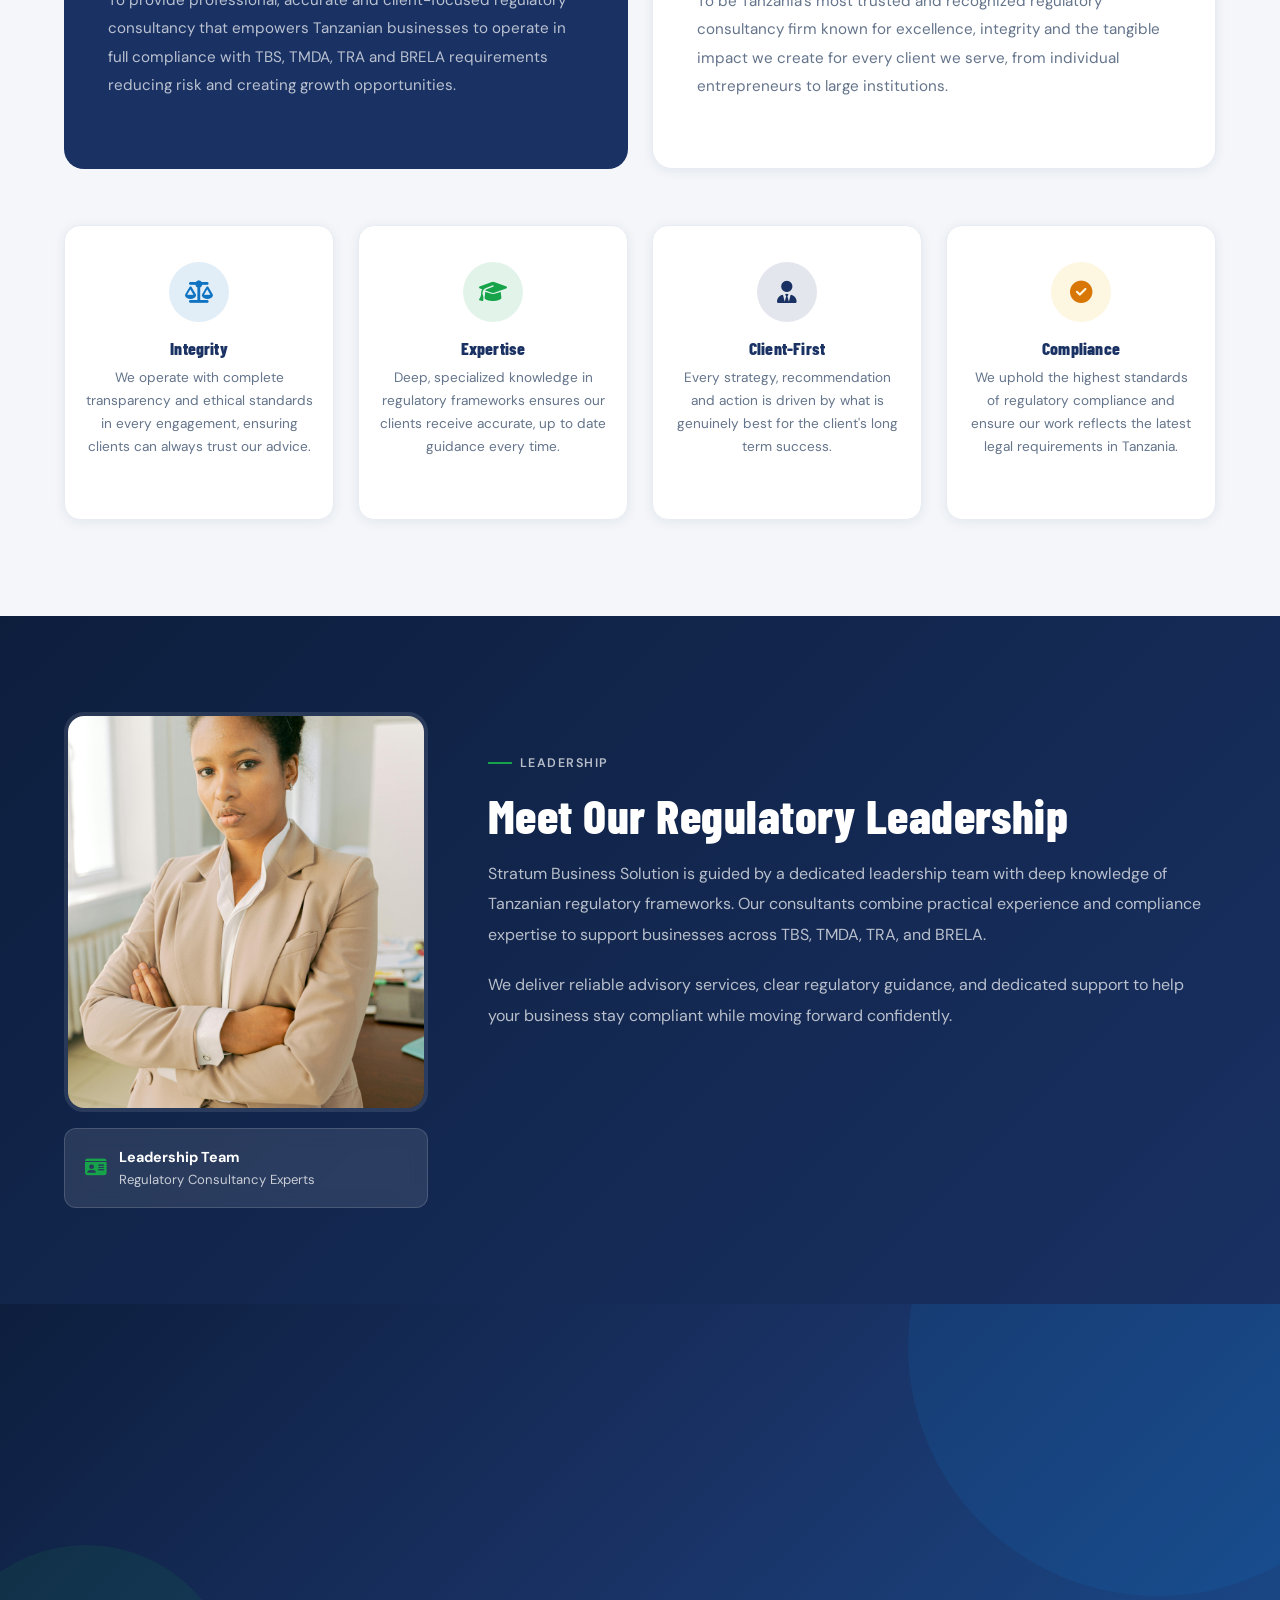
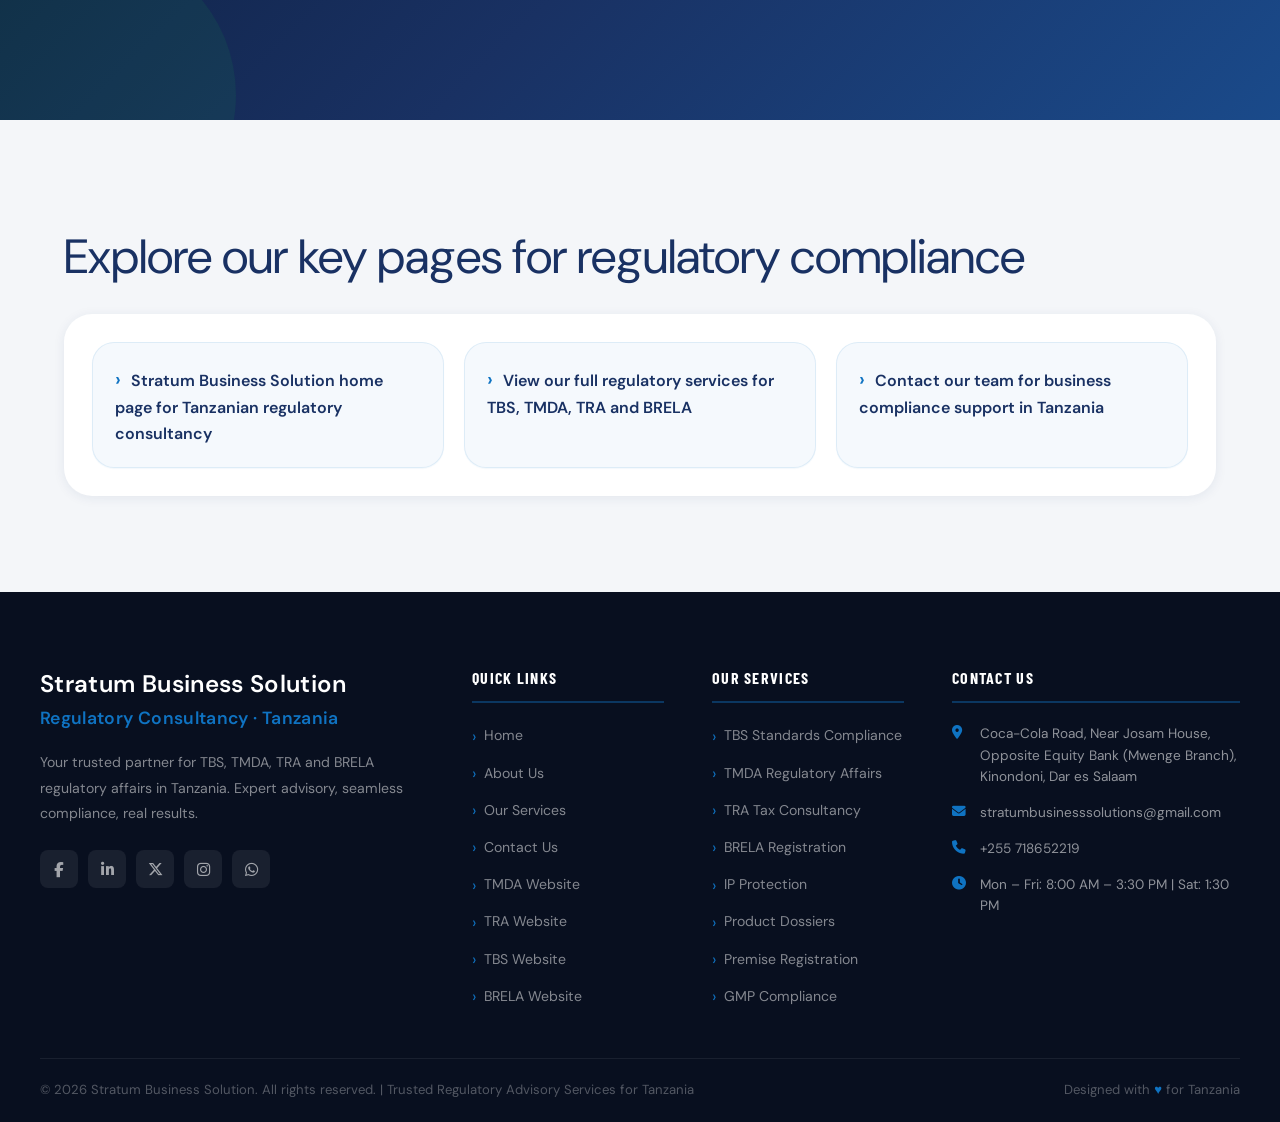
==== commit 9f5c10d2: "Update phone number to +255 718652219" ====
--- a/about.html
+++ b/about.html
@@ -45,6 +45,7 @@
   <link rel="stylesheet" href="style.css" />
   <link rel="stylesheet" href="https://cdnjs.cloudflare.com/ajax/libs/font-awesome/6.5.0/css/all.min.css" />
   <!-- Favicon Links -->
+  <link rel="icon" href="/favicon.ico" type="image/x-icon">
   <link rel="apple-touch-icon" sizes="57x57" href="assets/favicoins/apple-icon-57x57.png">
   <link rel="apple-touch-icon" sizes="60x60" href="assets/favicoins/apple-icon-60x60.png">
   <link rel="apple-touch-icon" sizes="72x72" href="assets/favicoins/apple-icon-72x72.png">
@@ -299,7 +300,7 @@
         </div>
         <div class="footer-contact-item">
           <i class="fas fa-phone"></i>
-          <span>+255 748 126 526</span>
+          <span>+255 718652219</span>
         </div>
         <div class="footer-contact-item">
           <i class="fas fa-clock"></i>
